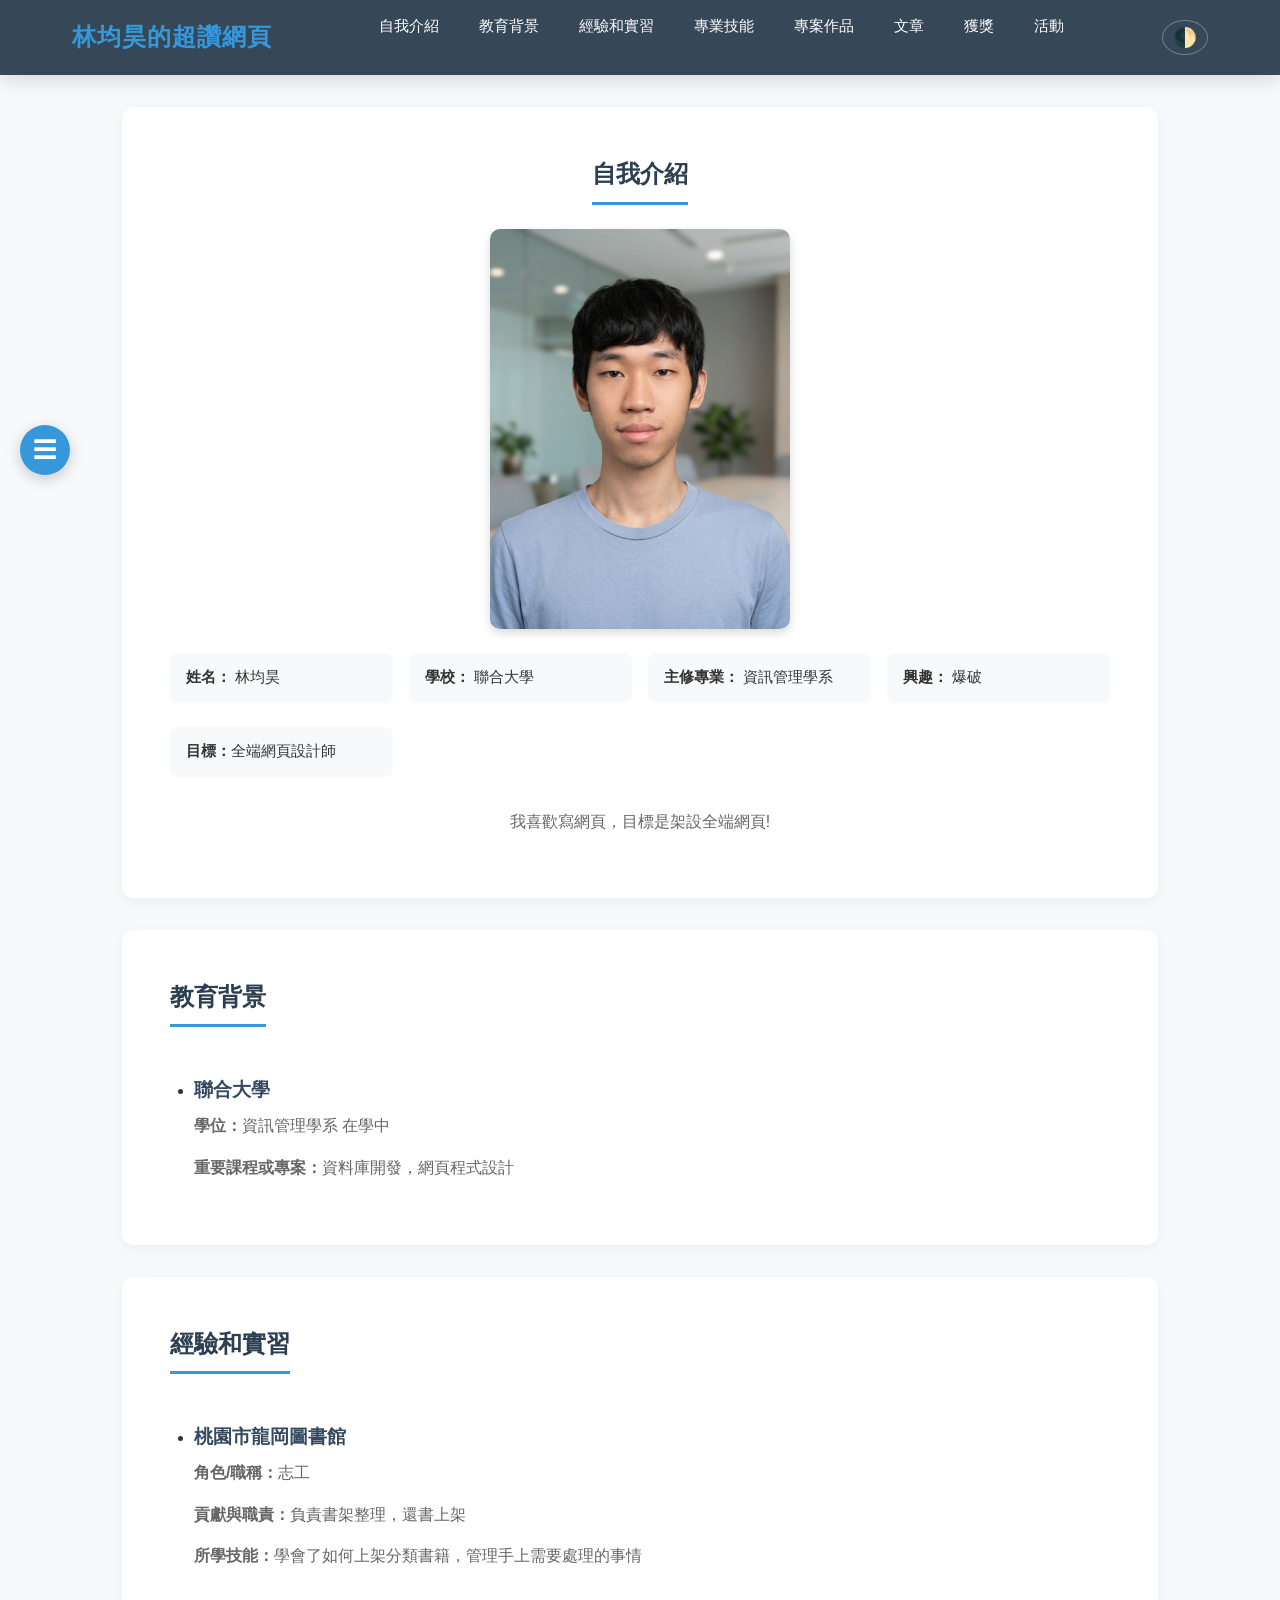
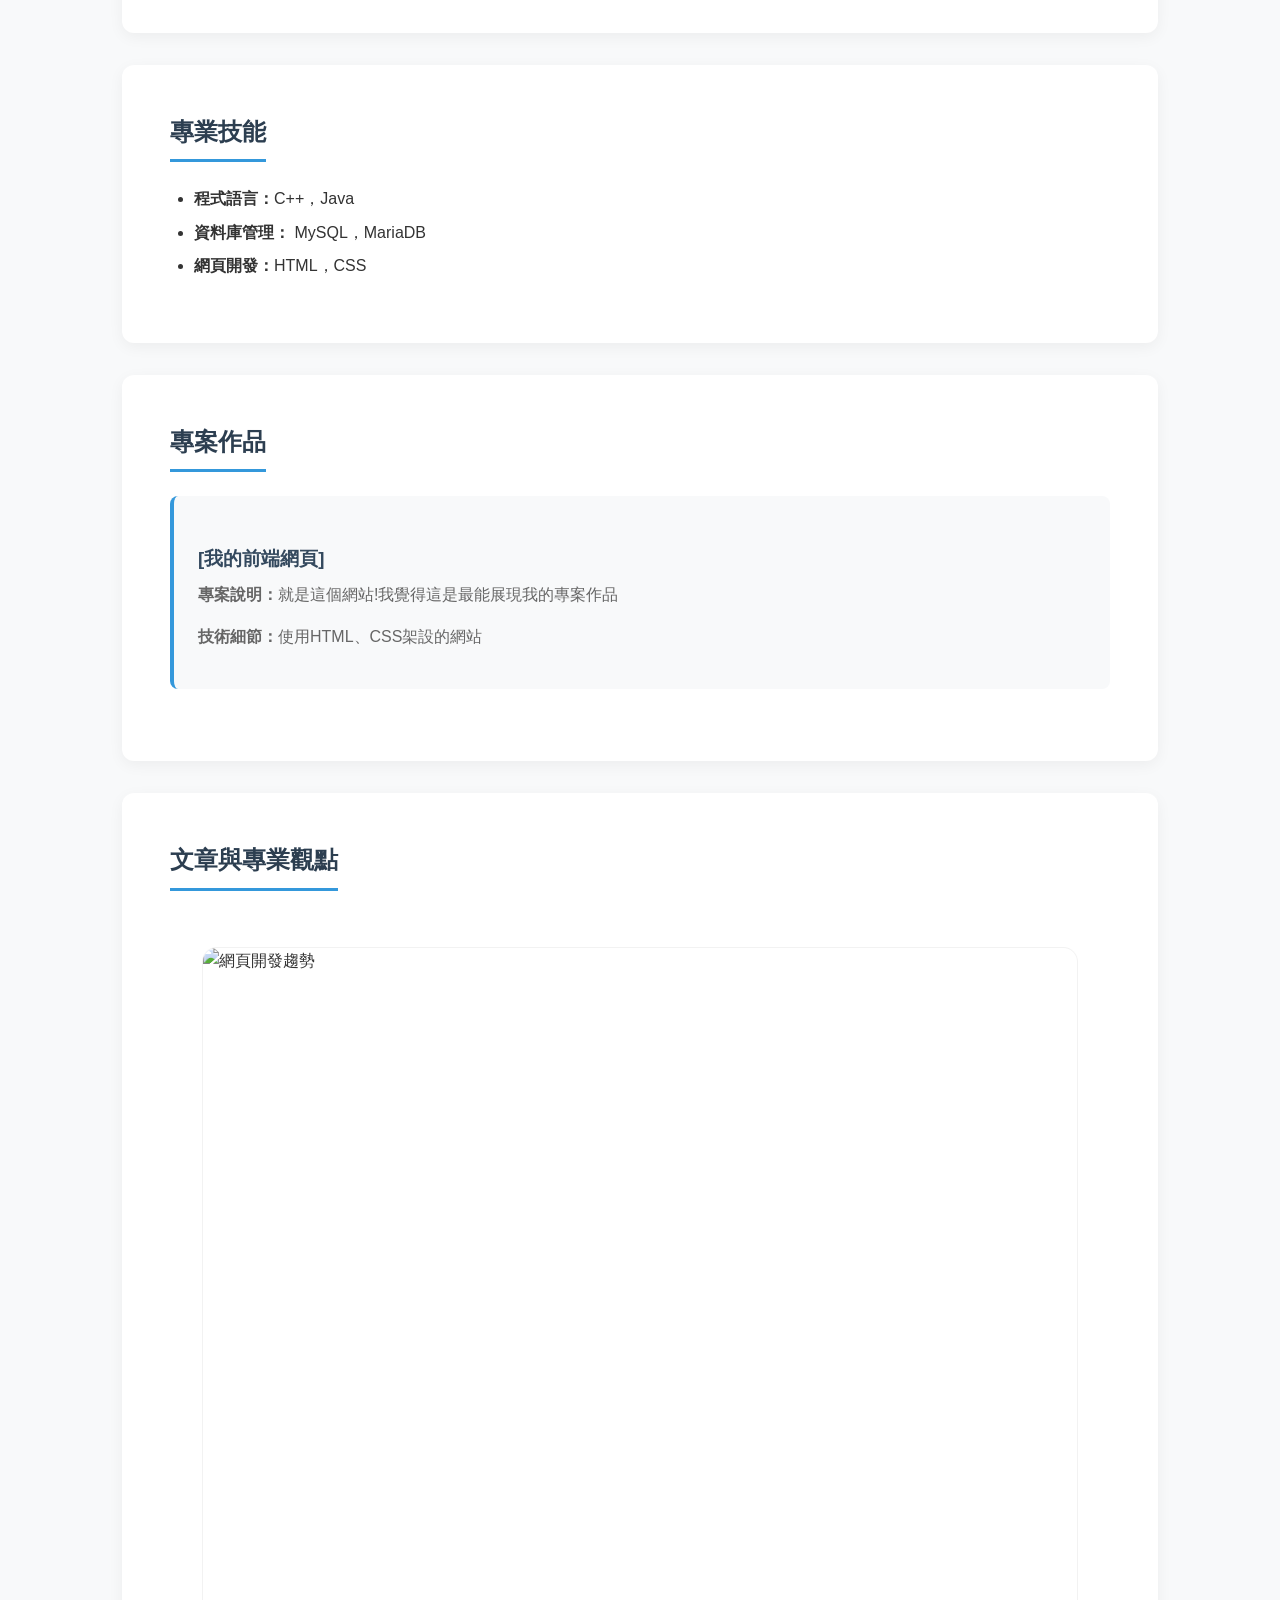
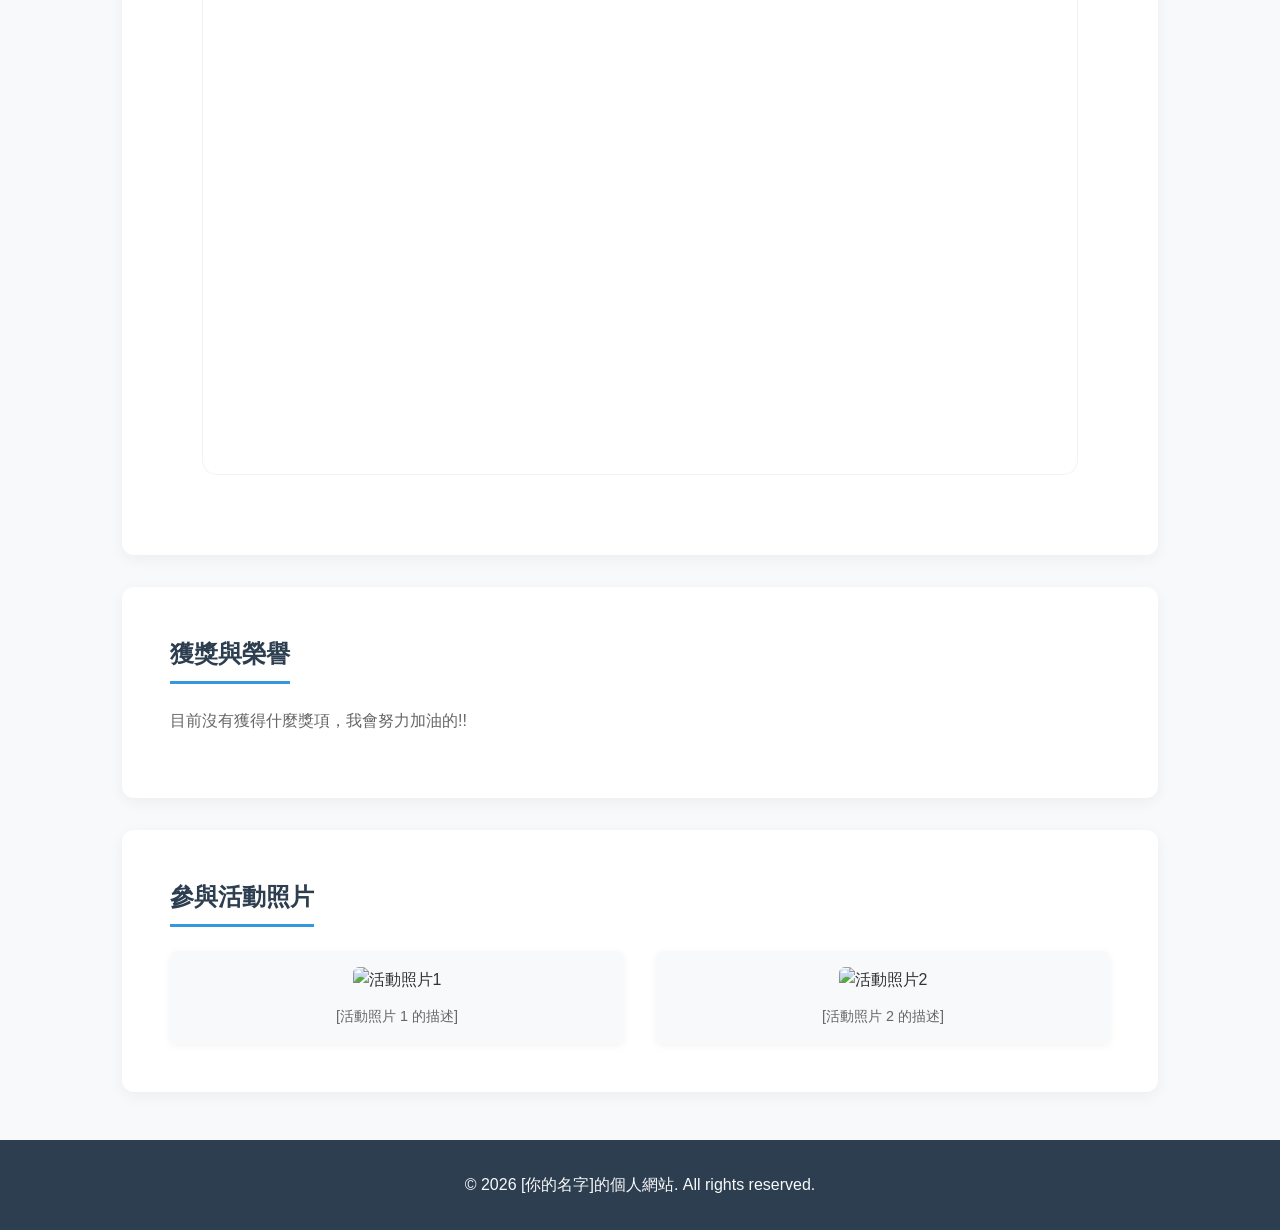
==== Main.html @ 512130c4 "1.1.9-2-Preview" ====
﻿<!DOCTYPE html>
<html lang="zh-TW">
<head>
    <meta charset="UTF-8">
    <meta name="viewport" content="width=device-width, initial-scale=1.0">
    <title>個人網站</title>
    <link rel="stylesheet" href="Main.css">
</head>
<body>
    <header>
        <!-- 滾動進度條 -->
        <div class="progress-container">
            <div class="progress-bar" id="myBar"></div>
        </div>
        <div class="nav-container">
            <div class="logo">
                <h1>林均昊的超讚網頁</h1>
            </div>
            <!-- 導覽列 -->
            <nav>
                <ul>
                    <li><a href="#about" class="nav-link">自我介紹</a></li>
                    <li><a href="#education" class="nav-link">教育背景</a></li>
                    <li><a href="#experience" class="nav-link">經驗和實習</a></li>
                    <li><a href="#skills" class="nav-link">專業技能</a></li>
                    <li><a href="#projects" class="nav-link">專案作品</a></li>
                    <li><a href="#articles" class="nav-link">文章</a></li>
                    <li><a href="#awards" class="nav-link">獲獎</a></li>
                    <li><a href="#gallery" class="nav-link">活動</a></li>
                </ul>
            </nav>
            <div class="nav-extra">
                <button id="theme-toggle" title="切換深淺模式">🌓</button>
            </div>
        </div>
    </header>

    <main>
        <!-- 自我介紹 -->
        <section id="about">
            <h2>自我介紹</h2>
            <img src="image/17802866713242.png" alt="本人照片" style="max-width: 300px; height: auto; border-radius: 10px;">
            <ul>
                <li><strong>姓名：</strong> 林均昊 </li>
                <li><strong>學校：</strong> 聯合大學 </li>
                <li><strong>主修專業：</strong> 資訊管理學系 </li>
                <li><strong>興趣：</strong> 爆破 </li>
                <li><strong>目標：</strong>全端網頁設計師</li>
            </ul>
            <p>我喜歡寫網頁，目標是架設全端網頁!</p>
        </section>

        <!-- 教育背景 -->
        <section id="education">
            <h2>教育背景</h2>
            <ul>
                <li>
                    <h3>聯合大學</h3>
                    <p><strong>學位：</strong>資訊管理學系 在學中</p>
                    <p><strong>重要課程或專案：</strong>資料庫開發，網頁程式設計</p>
                </li>
            </ul>
        </section>

        <!-- 經驗和實習 -->
        <section id="experience">
            <h2>經驗和實習</h2>
            <ul>
                <li>
                    <h3>桃園市龍岡圖書館</h3>
                    <p><strong>角色/職稱：</strong>志工</p>
                    <p><strong>貢獻與職責：</strong>負責書架整理，還書上架</p>
                    <p><strong>所學技能：</strong>學會了如何上架分類書籍，管理手上需要處理的事情</p>
                </li>
            </ul>
        </section>

        <!-- 專業技能 -->
        <section id="skills">
            <h2>專業技能</h2>
            <ul>
                <li><strong>程式語言：</strong>C++，Java</li>
                <li><strong>資料庫管理：</strong> MySQL，MariaDB</li>
                <li><strong>網頁開發：</strong>HTML，CSS</li>
            </ul>
        </section>

        <!-- 專案作品 -->
        <section id="projects">
            <h2>專案作品</h2>
            <ul>
                <li>
                    <h3>[我的前端網頁] <span></span></h3>
                    <p><strong>專案說明：</strong>就是這個網站!我覺得這是最能展現我的專案作品</p>
                    <p><strong>技術細節：</strong>使用HTML、CSS架設的網站</p>
                </li>
            </ul>
        </section>

        <!-- 文章 -->
        <section id="articles">
            <h2>文章與專業觀點</h2>
            <div class="article-grid">
                <!-- 文章卡片 1 -->
                <article class="article-card">
                    <div class="article-image">
                        <img src="https://images.unsplash.com/photo-1517694712202-14dd9538aa97?ixlib=rb-1.2.1&auto=format&fit=crop&w=800&q=80" alt="網頁開發趨勢">
                    </div>
                    <div class="article-content">
                        <div class="article-meta">技術探討 • 2026/06/08</div>
                        <h3>我對資管未來趨勢的看法</h3>
                        <p>我覺得資管是很重要的，因為所有數位工具都需要管理，用戶才能使用，公司才能利用，而設計這些工具的我們就是最主要的管理者，為公司跟用戶提供一個完整的平台跟環境<br>而我覺得資管雖然沒有資工的薪資那麼多，但沒有資管，再強大的工具都沒辦法推廣以及讓所有用戶上手，因此資管是不可或缺的!</p>
                    </div>
                </article>

                <!-- 文章卡片 2 -->
        </section>

        <!-- 獲獎與榮譽 -->
        <section id="awards">
            <h2>獲獎與榮譽</h2>
            <p>目前沒有獲得什麼獎項，我會努力加油的!!</p>
        </section>

        <!-- 參與活動照片 -->
        <section id="gallery">
            <h2>參與活動照片</h2>
            <div class="photo-container">
                <figure>
                    <img src="[活動照片1路徑]" alt="活動照片1" width="250" height="auto">
                    <figcaption>[活動照片 1 的描述]</figcaption>
                </figure>
                <figure>
                    <img src="[活動照片2路徑]" alt="活動照片2" width="250" height="auto">
                    <figcaption>[活動照片 2 的描述]</figcaption>
                </figure>
            </div>
        </section>
    </main>

    <footer>
        <p>&copy; 2026 [你的名字]的個人網站. All rights reserved.</p>
    </footer>

    <!-- 漢堡選單 (興趣延伸連結) -->
    <div class="hamburger-menu">
        <div class="hamburger-icon">☰</div>
        <div class="menu-content">
            <a href="Main2.html">興趣延伸 ➔</a>
        </div>
    </div>

    <!-- 側邊圓形導航滑竿 -->
    <!-- <div class="scroll-nav-track">
        <div class="scroll-nav-handle" id="scrollHandle"></div>
    </div> -->

    <script>
        // 1. 滾動進度條與導覽連結高亮
        window.onscroll = function() {
            // 限制滾動到底部時的跳動
            const maxScroll = document.documentElement.scrollHeight - document.documentElement.clientHeight;
            if (window.scrollY >= maxScroll) {
                window.scrollTo(0, maxScroll);
            }
            updateProgressBar();
            updateActiveLink();
        };

        function updateProgressBar() {
            const winScroll = document.body.scrollTop || document.documentElement.scrollTop;
            const height = document.documentElement.scrollHeight - document.documentElement.clientHeight;
            const scrolled = (winScroll / height) * 100;
            document.getElementById("myBar").style.width = scrolled + "%";
        }

        const sections = document.querySelectorAll("section");
        const navLinks = document.querySelectorAll(".nav-link");

        function updateActiveLink() {
            let current = "";
            sections.forEach(section => {
                const sectionTop = section.offsetTop;
                const sectionHeight = section.clientHeight;
                if (pageYOffset >= (sectionTop - 100)) {
                    current = section.getAttribute("id");
                }
            });

            navLinks.forEach(link => {
                link.classList.remove("active");
                if (link.getAttribute("href").includes(current)) {
                    link.classList.add("active");
                }
            });
        }

        // 2. 深色模式切換
        const themeToggle = document.getElementById('theme-toggle');
        const currentTheme = localStorage.getItem('theme') || 'light';

        if (currentTheme === 'dark') {
            document.documentElement.setAttribute('data-theme', 'dark');
        }

        themeToggle.addEventListener('click', () => {
            let theme = document.documentElement.getAttribute('data-theme');
            if (theme === 'dark') {
                document.documentElement.setAttribute('data-theme', 'light');
                localStorage.setItem('theme', 'light');
            } else {
                document.documentElement.setAttribute('data-theme', 'dark');
                localStorage.setItem('theme', 'dark');
            }
        });

            
            // 計算滾動比例並同步頁面滾動
            const scrollPercent = newHandleY / maxHandleY;
            const targetScrollY = scrollPercent * (document.documentElement.scrollHeight - window.innerHeight);
            window.scrollTo(0, targetScrollY);
        });

        window.addEventListener('mouseup', () => {
            isDragging = false;
            document.body.style.userSelect = '';
        });
    </script>
</body>
</html>
---- Main.css ----
/* 根變數設定 - 方便全域修改顏色 */
:root {
    --primary-color: #2c3e50;
    --secondary-color: #34495e;
    --accent-color: #3498db;
    --bg-light: #f8f9fa;
    --bg-white: #ffffff;
    --text-color: #333333;
    --text-light: #666666;
    --header-bg: rgba(44, 62, 80, 0.95);
}

/* 深色模式變數 */
[data-theme="dark"] {
    --primary-color: #ecf0f1;
    --secondary-color: #bdc3c7;
    --bg-light: #1a1a1a;
    --bg-white: #2d2d2d;
    --text-color: #e0e0e0;
    --text-light: #b0b0b0;
    --header-bg: rgba(20, 20, 20, 0.95);
}

/* 基礎重置 */
* {
    margin: 0;
    padding: 0;
    box-sizing: border-box;
    max-width: 100%;
}

html {
    scroll-behavior: smooth;
    /* 修正滾動到底部時的跳動問題 */
    overscroll-behavior: none;
    /* 強制顯示垂直滾動條，避免內容寬度因滾動條出現而改變 */
    overflow-y: scroll;
    overflow-x: hidden;
}

body {
    font-family: 'Helvetica Neue', Arial, '微軟正黑體', sans-serif;
    line-height: 1.6;
    color: var(--text-color);
    background-color: var(--bg-light);
    /* 確保 body 填滿視窗 */
    min-height: 100vh;
}

/* === 文章卡片佈局 === */
.article-grid {
    display: grid;
    grid-template-columns: repeat(auto-fit, minmax(280px, 1fr));
    gap: 1rem;
    padding: 1rem;
}

.article-card {
    display: flex;
    flex-direction: column;
    background: var(--bg-white);
    border-radius: 15px;
    overflow: hidden;
    transition: transform 0.3s ease, box-shadow 0.3s ease;
    border: 1px solid rgba(0,0,0,0.05);
}

/* 當螢幕較寬時，改回水平排列 */
@media (min-width: 768px) {
    .article-card {
        flex-direction: row;
    }
    .article-image {
        flex: 0 0 40%;
    }
    .article-grid {
        gap: 2rem;
        padding: 2rem;
    }
}

[data-theme="dark"] .article-card {
    border-color: rgba(255,255,255,0.05);
}

.article-card:hover {
    transform: translateY(-5px);
    box-shadow: 0 10px 25px rgba(0,0,0,0.1);
}

.article-image {
    flex: 0 0 100%;
    overflow: hidden;
}

.article-image img {
    width: 100%;
    height: 100%;
    object-fit: cover;
    transition: transform 0.5s ease;
}

.article-card:hover .article-image img {
    transform: scale(1.1);
}

.article-content {
    padding: 1.5rem;
    flex: 1;
    display: flex;
    flex-direction: column;
    justify-content: center;
}

.article-content h3 {
    margin-top: 0;
    font-size: 1.4rem;
    color: var(--primary-color);
}

.article-meta {
    font-size: 0.85rem;
    color: var(--accent-color);
    margin-bottom: 0.8rem;
    font-weight: 600;
}

.article-content p {
    font-size: 0.95rem;
    line-height: 1.6;
    margin-bottom: 1.2rem;
}

.read-more {
    align-self: flex-start;
    padding: 0.5rem 1.2rem;
    background-color: var(--accent-color);
    color: white !important;
    text-decoration: none;
    border-radius: 25px;
    font-size: 0.9rem;
    transition: background 0.3s ease;
}

.read-more:hover {
    background-color: var(--primary-color);
}

/* 反轉偶數卡片 (交錯視覺) */
.article-card:nth-child(even) {
    flex-direction: row-reverse;
}

@media (max-width: 768px) {
    .article-card, .article-card:nth-child(even) {
        flex-direction: column;
    }
    .article-image {
        height: 200px;
    }
}

/* === 漢堡選單 (Sidebar) === */
.hamburger-menu {
    position: fixed;
    left: 20px;
    top: 50%;
    transform: translateY(-50%);
    z-index: 2000;
    width: 50px;
    height: 50px;
    background: var(--accent-color);
    border-radius: 50%;
    display: flex;
    justify-content: center;
    align-items: center;
    cursor: pointer;
    transition: all 0.4s cubic-bezier(0.175, 0.885, 0.32, 1.275);
    box-shadow: 0 4px 15px rgba(0,0,0,0.2);
    overflow: hidden;
}

.hamburger-icon {
    font-size: 24px;
    color: white;
    transition: opacity 0.3s;
}

.menu-content {
    position: absolute;
    left: 0;
    top: 0;
    width: 100%;
    height: 100%;
    opacity: 0;
    display: flex;
    flex-direction: column;
    justify-content: center;
    align-items: center;
    white-space: nowrap;
    padding: 0 20px;
}

.menu-content a {
    color: white;
    text-decoration: none;
    font-weight: 600;
    font-size: 1rem;
}

/* 滑鼠碰到時的變形效果 */
.hamburger-menu:hover {
    width: 160px;
    border-radius: 30px;
    background: var(--primary-color);
}

.hamburger-menu:hover .hamburger-icon {
    opacity: 0;
}

.hamburger-menu:hover .menu-content {
    opacity: 1;
    transition: opacity 0.3s 0.1s;
}

/* === 側邊圓形導航滑竿 === */
.scroll-nav-track {
    position: fixed;
    right: 20px;
    top: 50%;
    transform: translateY(-50%);
    width: 10px;
    height: 200px;
    background: rgba(0, 0, 0, 0.05);
    border-radius: 10px;
    z-index: 9999;
    pointer-events: none;
}

[data-theme="dark"] .scroll-nav-track {
    background: rgba(255, 255, 255, 0.1);
}

.scroll-nav-handle {
    pointer-events: auto;
    position: absolute;
    left: 50%;
    transform: translateX(-50%);
    width: 30px;
    height: 30px;
    background: var(--accent-color);
    border-radius: 50%;
    cursor: pointer;
    box-shadow: 0 4px 10px rgba(0, 0, 0, 0.2);
    display: flex;
    justify-content: center;
    align-items: center;
    transition: transform 0.2s ease, background 0.3s ease;
    user-select: none;
}

.scroll-nav-handle:hover {
    transform: translateX(-50%) scale(1.1);
}

.scroll-nav-handle:active {
    background: var(--primary-color);
}

.scroll-nav-handle::after {
    content: '↕';
    color: white;
    font-size: 14px;
}

/* === 標頭與導覽列 === */
header {
    background-color: var(--header-bg);
    backdrop-filter: blur(10px); /* 磨砂玻璃效果 */
    color: white;
    position: sticky;
    top: 0;
    z-index: 1000;
    box-shadow: 0 4px 20px rgba(0,0,0,0.15);
    padding: 0.8rem 0;
    transition: all 0.3s ease;
}

/* 滾動進度條高度與容器 */
.progress-container {
    position: absolute;
    top: 0;
    left: 0;
    width: 100%;
    height: 4px;
    background: transparent;
}

.progress-bar {
    height: 4px;
    background: var(--accent-color);
    width: 0%;
}

.nav-container {
    max-width: 1200px;
    margin: 0 auto;
    display: flex;
    justify-content: space-between;
    align-items: center;
    padding: 0 2rem;
}

header h1 {
    font-size: 1.5rem;
    letter-spacing: 1px;
    margin-bottom: 0;
    font-weight: 700;
    color: var(--accent-color);
}

nav ul {
    list-style: none;
    display: flex;
    align-items: center;
    gap: 0.5rem;
}

nav a {
    color: white;
    text-decoration: none;
    font-weight: 500;
    font-size: 0.95rem;
    padding: 0.6rem 1rem;
    border-radius: 8px;
    position: relative;
    transition: all 0.3s ease;
}

/* 當前所在的區塊高亮 */
nav a.active {
    background-color: rgba(255, 255, 255, 0.15);
    color: var(--accent-color);
}

nav a.active::after {
    transform: scaleX(1);
}

/* 懸浮效果：背景微亮 + 底線動畫 */
nav a::after {
    content: '';
    position: absolute;
    bottom: 5px;
    left: 1rem;
    right: 1rem;
    height: 2px;
    background-color: var(--accent-color);
    transform: scaleX(0);
    transition: transform 0.3s ease;
}

nav a:hover {
    background-color: rgba(255, 255, 255, 0.1);
    color: var(--accent-color);
}

nav a:hover::after {
    transform: scaleX(1);
}

/* 功能按鈕區 */
.nav-extra {
    display: flex;
    align-items: center;
    margin-left: 1rem;
}

#theme-toggle {
    background: none;
    border: 1px solid rgba(255, 255, 255, 0.3);
    color: white;
    font-size: 1.2rem;
    cursor: pointer;
    padding: 5px 10px;
    border-radius: 50%;
    transition: all 0.3s ease;
}

#theme-toggle:hover {
    background: rgba(255, 255, 255, 0.1);
    transform: scale(1.1);
}

/* 手機版適應 (簡單) */
@media (max-width: 768px) {
    .nav-container {
        flex-direction: column;
        gap: 1rem;
    }
    
    nav ul {
        gap: 0.2rem;
        flex-wrap: wrap;
        justify-content: center;
    }
    
    nav a {
        padding: 0.4rem 0.6rem;
        font-size: 0.85rem;
    }
}

/* === 主要內容區塊 === */
main {
    max-width: 1100px; /* 增加寬度以提供更多呼吸空間 */
    margin: 2rem auto;
    padding: 0 2rem; /* 增加外層內縮，防止卡片直接碰撞螢幕邊緣 */
}

section {
    background: var(--bg-white);
    margin-bottom: 2rem;
    padding: 3rem; /* 增加卡片內邊距，從 2.5rem 提升到 3rem */
    border-radius: 12px;
    box-shadow: 0 4px 15px rgba(0,0,0,0.05);
    scroll-margin-top: 80px; /* 留出空間給固定的導覽列 */
}

/* 標題樣式 */
h2 {
    color: var(--primary-color);
    border-bottom: 3px solid var(--accent-color);
    padding-bottom: 0.5rem;
    margin-bottom: 1.5rem;
    display: inline-block;
}

h3 {
    color: var(--secondary-color);
    margin-top: 1.5rem;
    margin-bottom: 0.5rem;
}

/* 文字與列表 */
p {
    margin-bottom: 1rem;
    color: var(--text-light);
}

ul {
    margin-left: 1.5rem;
    margin-bottom: 1rem;
}

li {
    margin-bottom: 0.5rem;
}

a {
    color: var(--accent-color);
    text-decoration: none;
    transition: color 0.3s;
}

a:hover {
    color: #2980b9;
    text-decoration: underline;
}

/* === 個別區塊客製化 === */

/* 自我介紹 */
#about {
    text-align: center;
}

#about img {
    border-radius: 50%;
    margin: 0 auto 1.5rem;
    box-shadow: 0 4px 10px rgba(0,0,0,0.15);
    object-fit: cover;
    display: block;
}

#about ul {
    list-style: none;
    margin: 1.5rem 0;
    padding: 0;
    text-align: left;
    display: grid;
    grid-template-columns: repeat(auto-fit, minmax(200px, 1fr));
    gap: 1rem;
}

#about ul li {
    background-color: var(--bg-light);
    padding: 0.8rem 1rem;
    border-radius: 8px;
    font-size: 0.95rem;
}

/* 專案卡片樣式 */
#projects ul {
    list-style: none;
    margin: 0;
}

#projects li {
    background: var(--bg-light);
    padding: 1.5rem;
    border-radius: 8px;
    margin-bottom: 1.5rem;
    border-left: 4px solid var(--accent-color);
}

#projects h3 span {
    font-size: 0.9rem;
    color: var(--text-light);
    font-weight: normal;
}

/* 圖片展區 */
.photo-container {
    display: grid;
    grid-template-columns: repeat(auto-fit, minmax(250px, 1fr));
    gap: 2rem;
}

figure {
    background: var(--bg-light);
    padding: 1rem;
    border-radius: 8px;
    text-align: center;
    box-shadow: 0 2px 8px rgba(0,0,0,0.05);
}

figure img {
    max-width: 100%;
    border-radius: 6px;
    margin-bottom: 0.8rem;
    transition: transform 0.3s ease;
}

figure:hover img {
    transform: scale(1.02);
}

figcaption {
    color: var(--text-light);
    font-size: 0.9rem;
    font-weight: 500;
}

/* === 頁尾 === */
footer {
    text-align: center;
    padding: 2rem;
    background-color: var(--primary-color);
    color: white;
    margin-top: 3rem;
}

footer p {
    color: var(--bg-light);
    margin: 0;
}
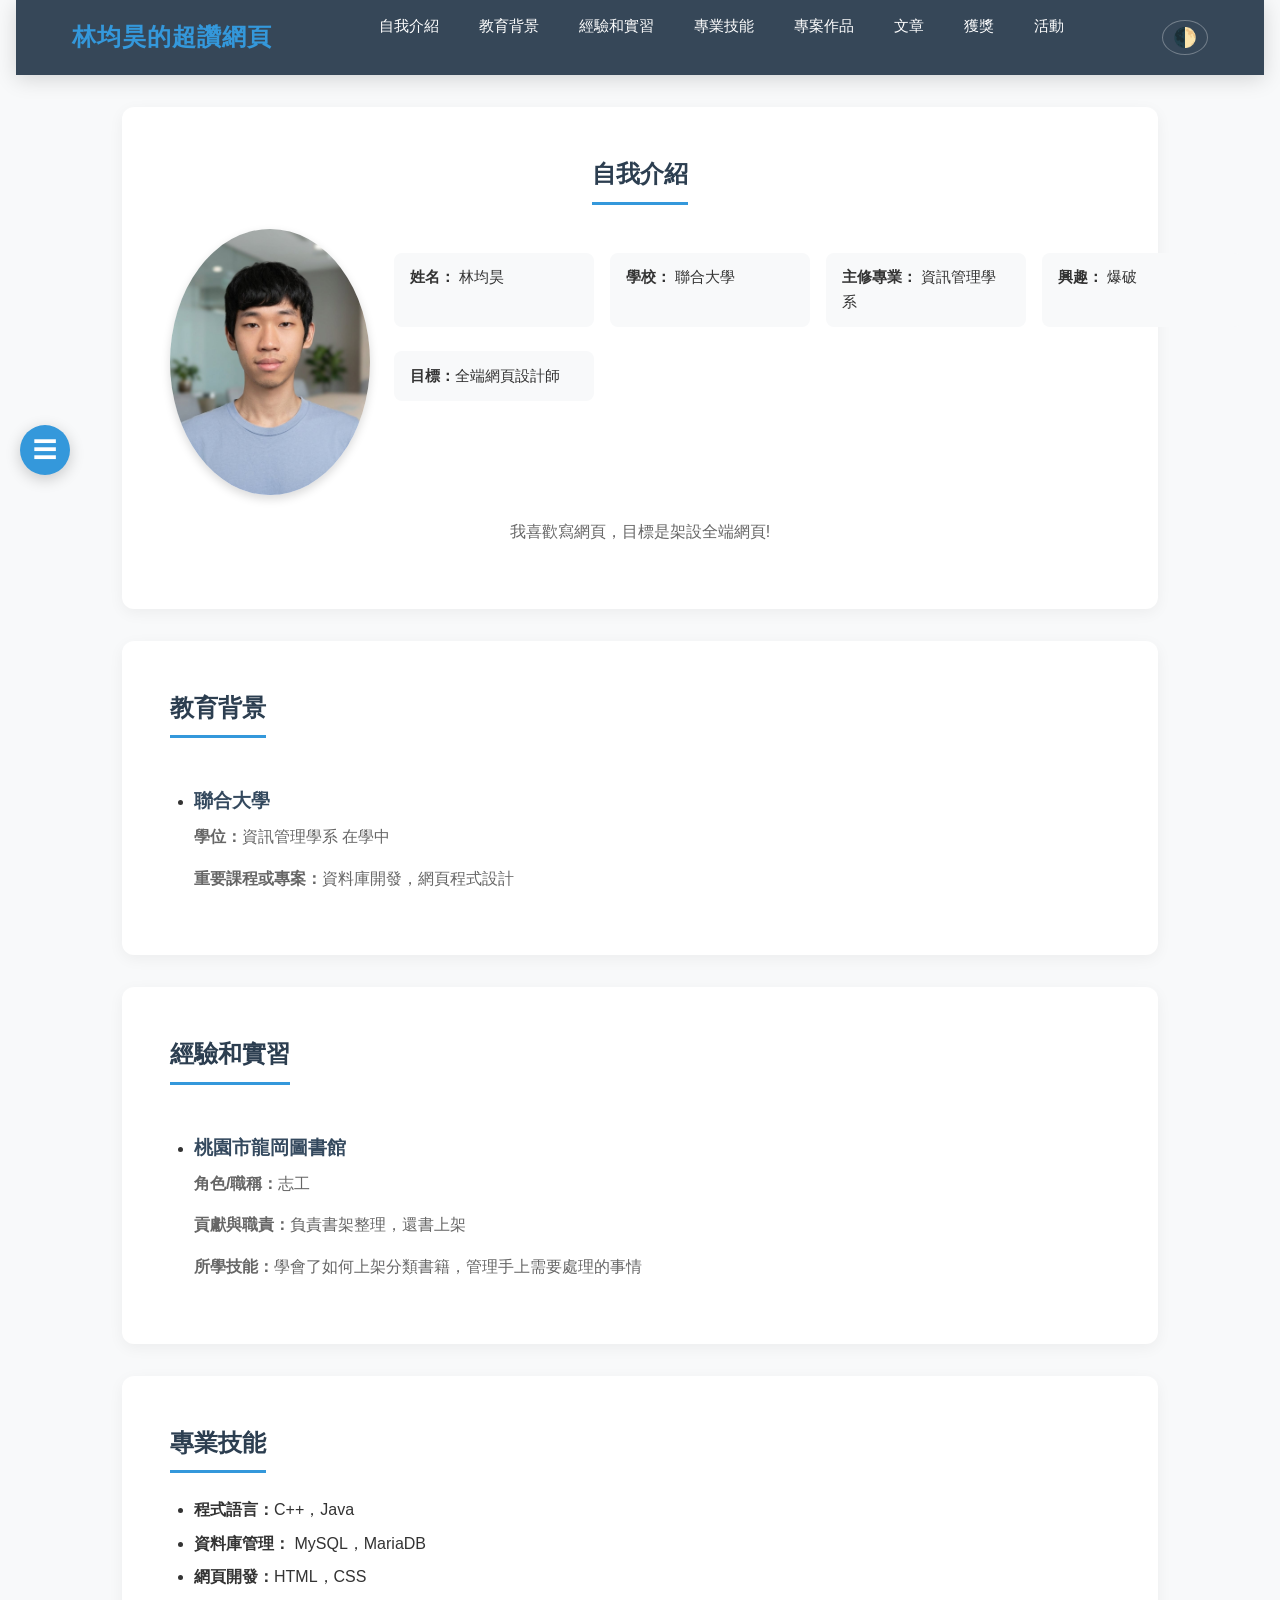
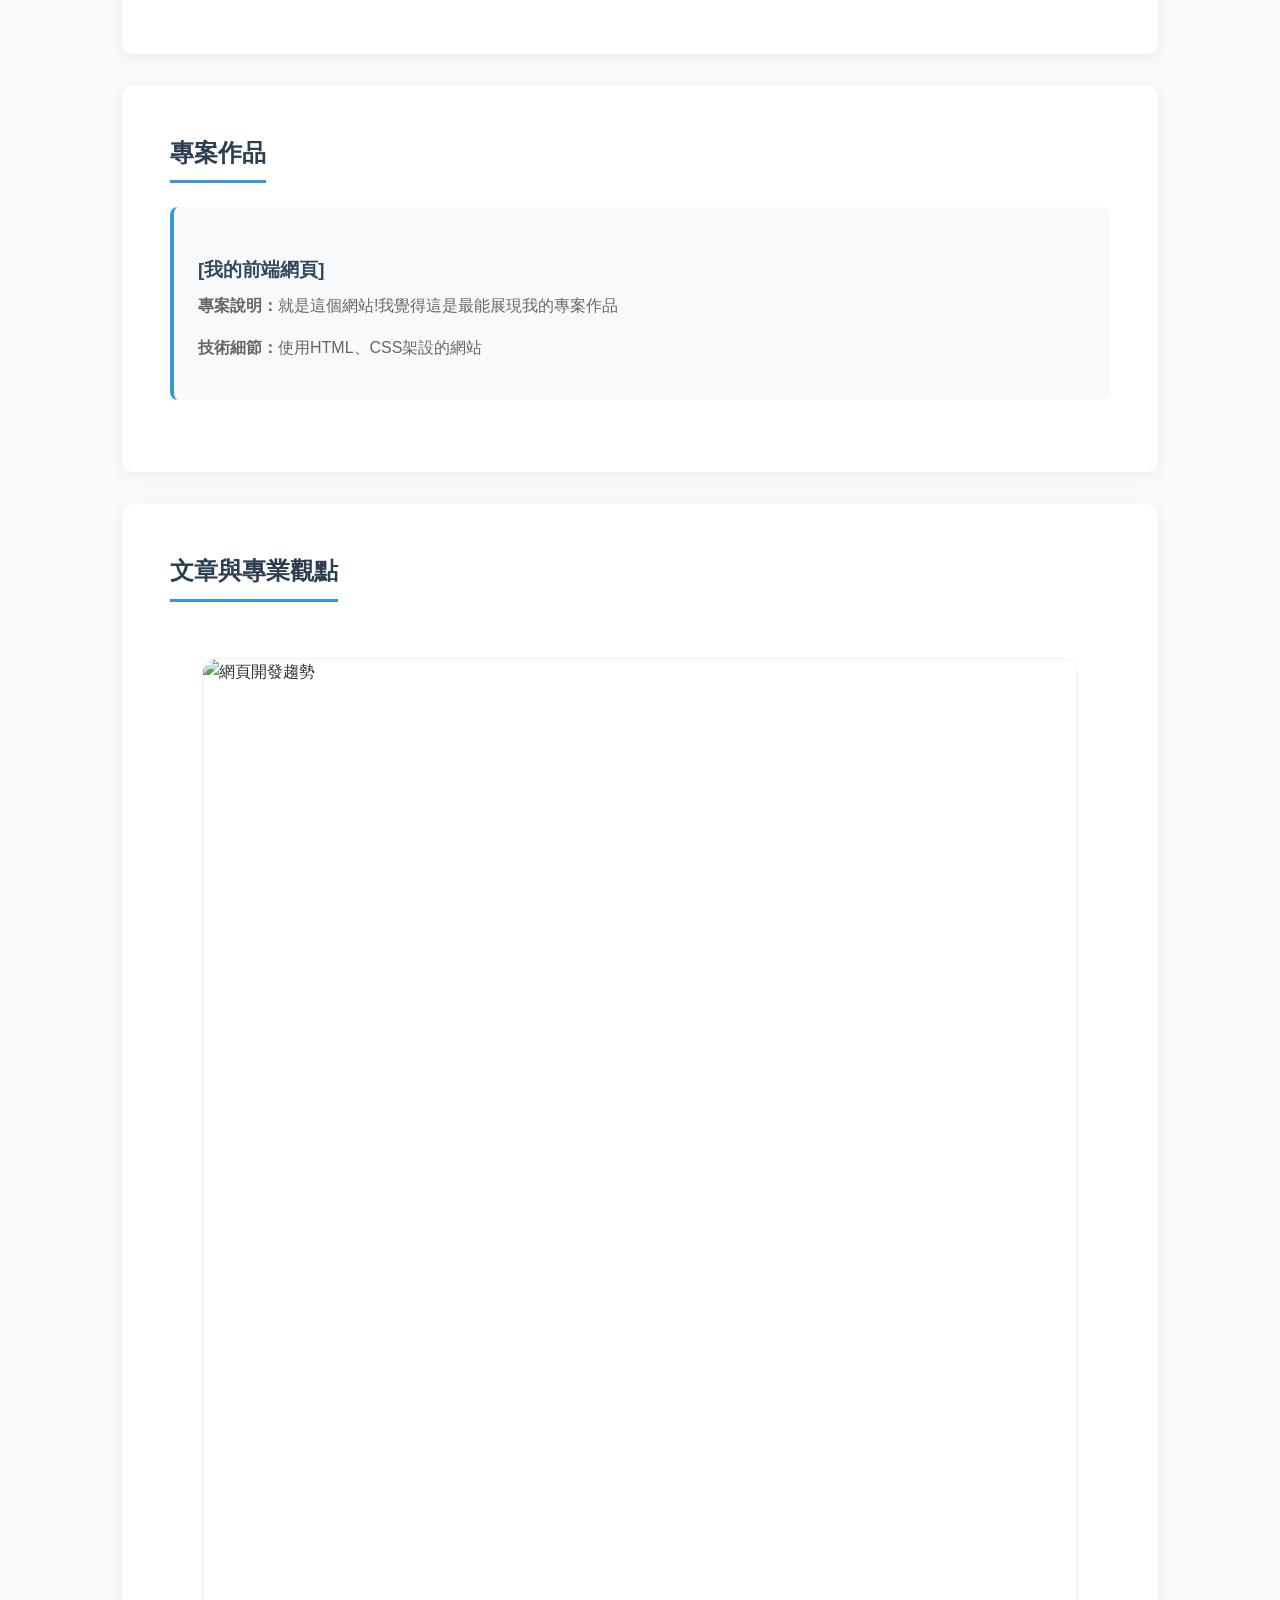
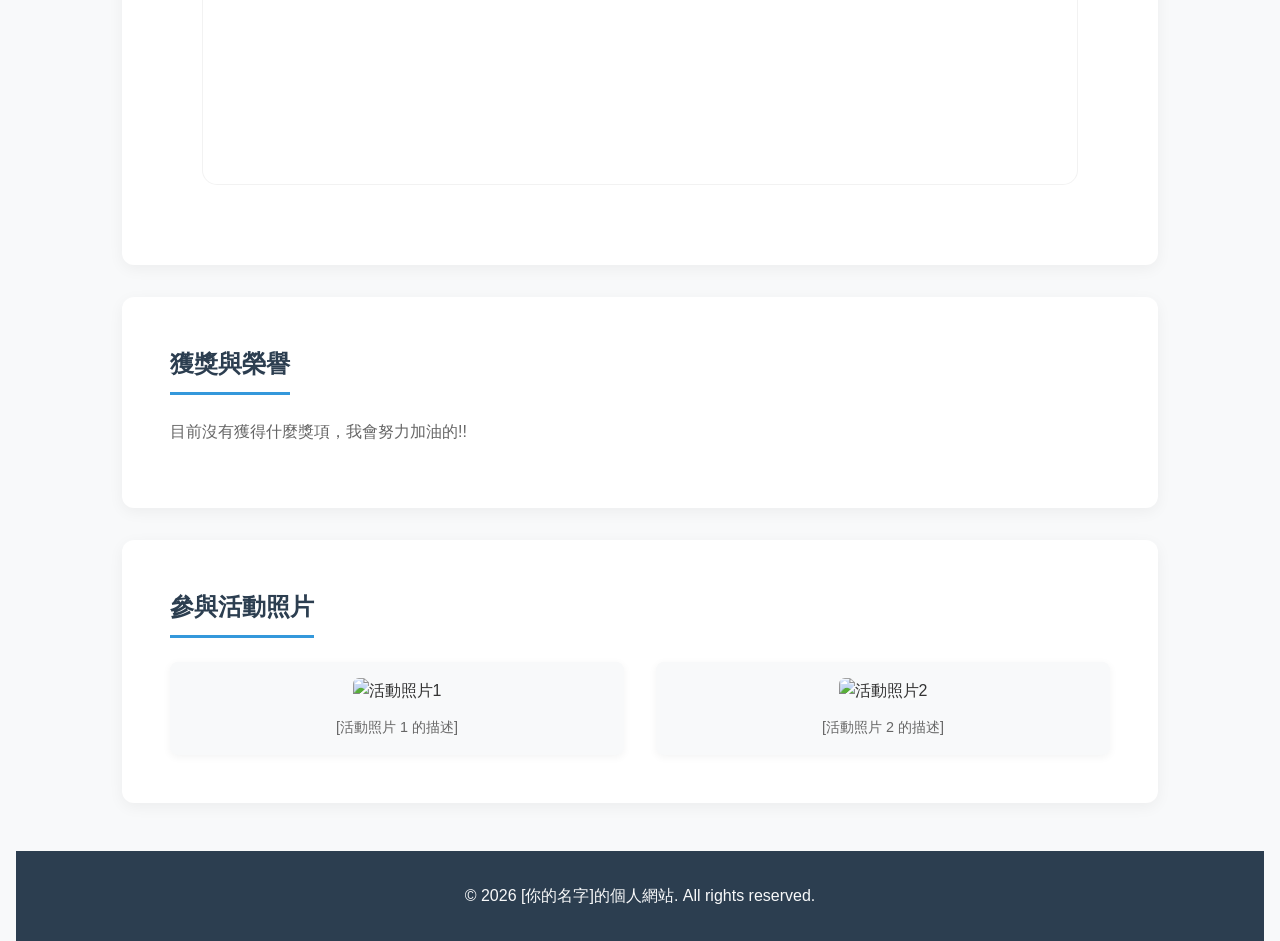
==== commit b0e63288: "1.1.9-3-Preview" ====
--- a/Main.html
+++ b/Main.html
@@ -39,14 +39,16 @@
         <!-- 自我介紹 -->
         <section id="about">
             <h2>自我介紹</h2>
-            <img src="image/17802866713242.png" alt="本人照片" style="max-width: 300px; height: auto; border-radius: 10px;">
-            <ul>
-                <li><strong>姓名：</strong> 林均昊 </li>
-                <li><strong>學校：</strong> 聯合大學 </li>
-                <li><strong>主修專業：</strong> 資訊管理學系 </li>
-                <li><strong>興趣：</strong> 爆破 </li>
-                <li><strong>目標：</strong>全端網頁設計師</li>
-            </ul>
+            <div class="about-content">
+                <img src="image/17802866713242.png" alt="本人照片" class="about-img">
+                <ul>
+                    <li><strong>姓名：</strong> 林均昊 </li>
+                    <li><strong>學校：</strong> 聯合大學 </li>
+                    <li><strong>主修專業：</strong> 資訊管理學系 </li>
+                    <li><strong>興趣：</strong> 爆破 </li>
+                    <li><strong>目標：</strong>全端網頁設計師</li>
+                </ul>
+            </div>
             <p>我喜歡寫網頁，目標是架設全端網頁!</p>
         </section>
 
--- a/Main.css
+++ b/Main.css
@@ -45,14 +45,43 @@
     background-color: var(--bg-light);
     /* 確保 body 填滿視窗 */
     min-height: 100vh;
-}
-
-/* === 文章卡片佈局 === */
-.article-grid {
-    display: grid;
-    grid-template-columns: repeat(auto-fit, minmax(280px, 1fr));
-    gap: 1rem;
-    padding: 1rem;
+    padding: 0 1rem;
+}
+
+main {
+    max-width: 1200px;
+    margin: 0 auto;
+    padding: 2rem 0;
+}
+
+section {
+    background: var(--bg-white);
+    padding: 2rem;
+    border-radius: 15px;
+    margin-bottom: 2rem;
+    box-shadow: 0 4px 6px rgba(0,0,0,0.05);
+}
+
+/* 自我介紹樣式 */
+.about-content {
+    display: flex;
+    flex-direction: column;
+    gap: 1.5rem;
+    align-items: center;
+}
+
+.about-img {
+    max-width: 100%;
+    width: 200px;
+    height: auto;
+    border-radius: 10px;
+}
+
+@media (min-width: 768px) {
+    .about-content {
+        flex-direction: row;
+        align-items: flex-start;
+    }
 }
 
 .article-card {
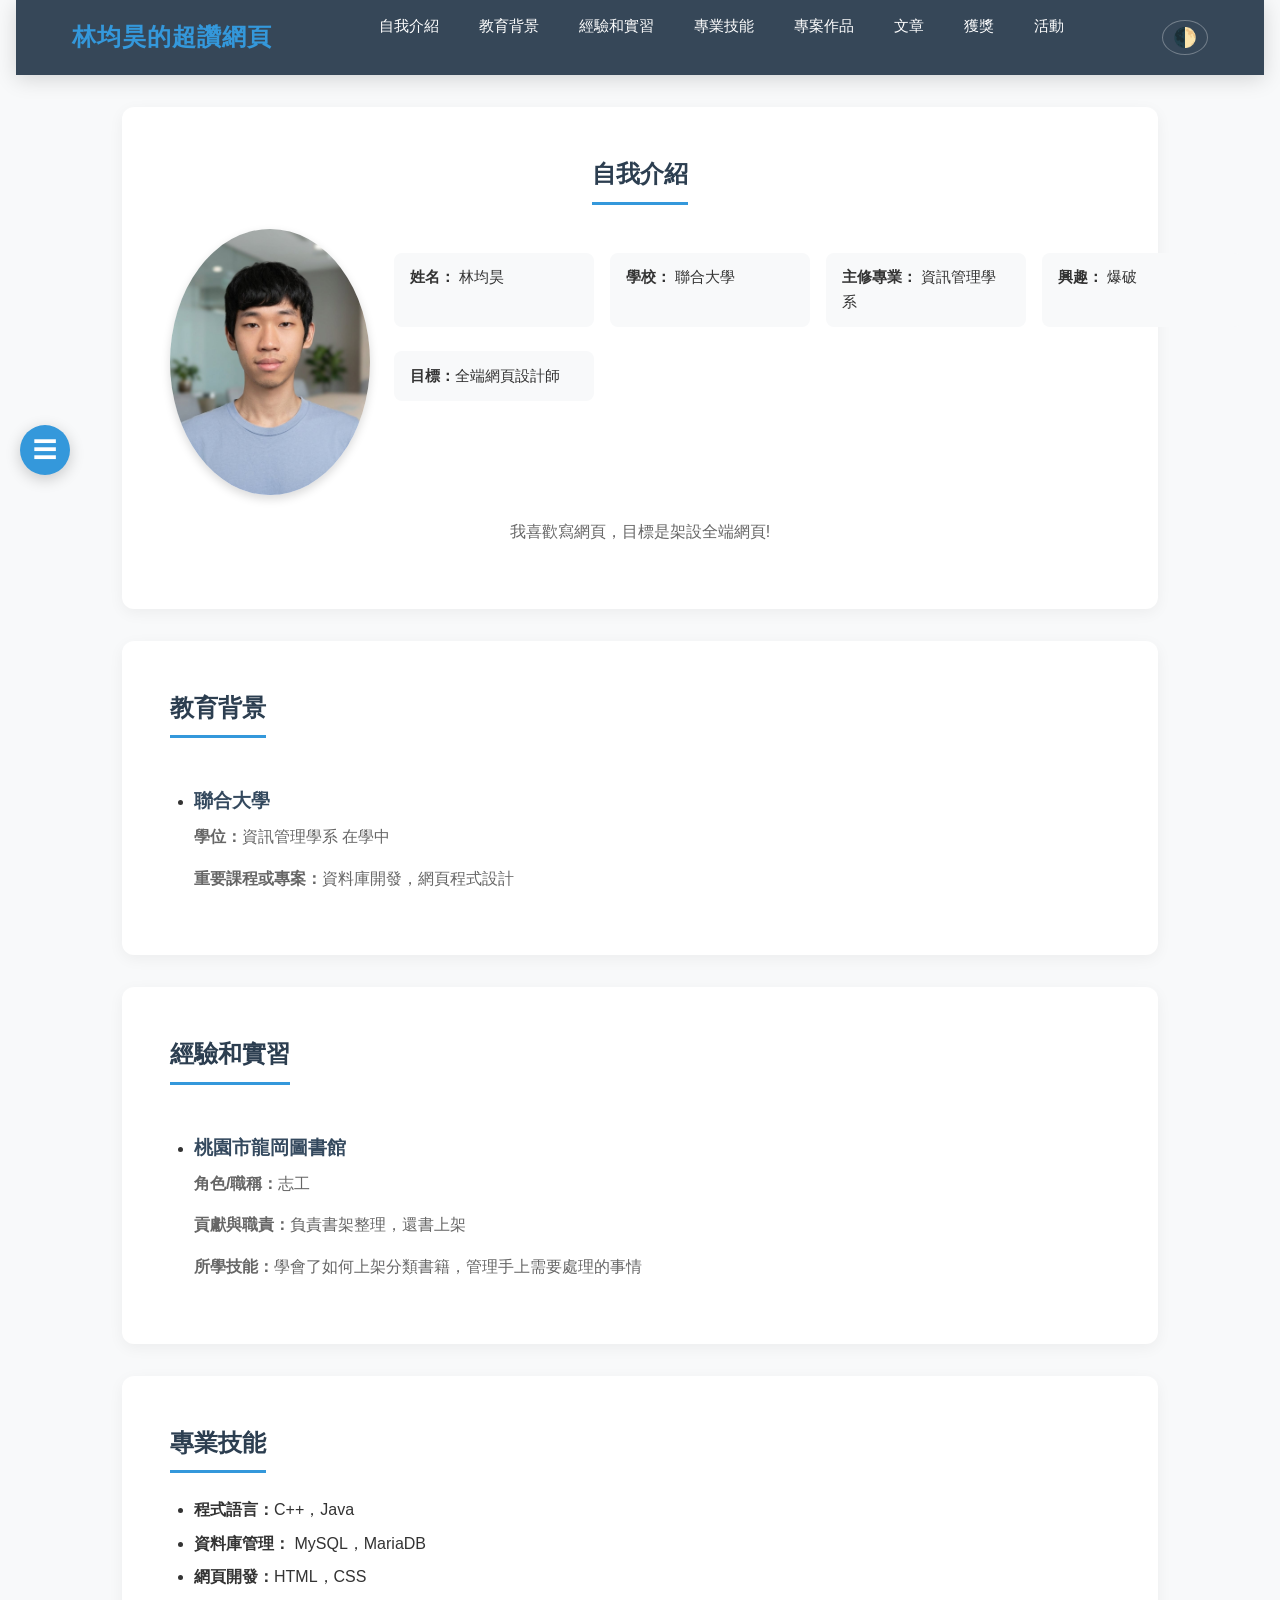
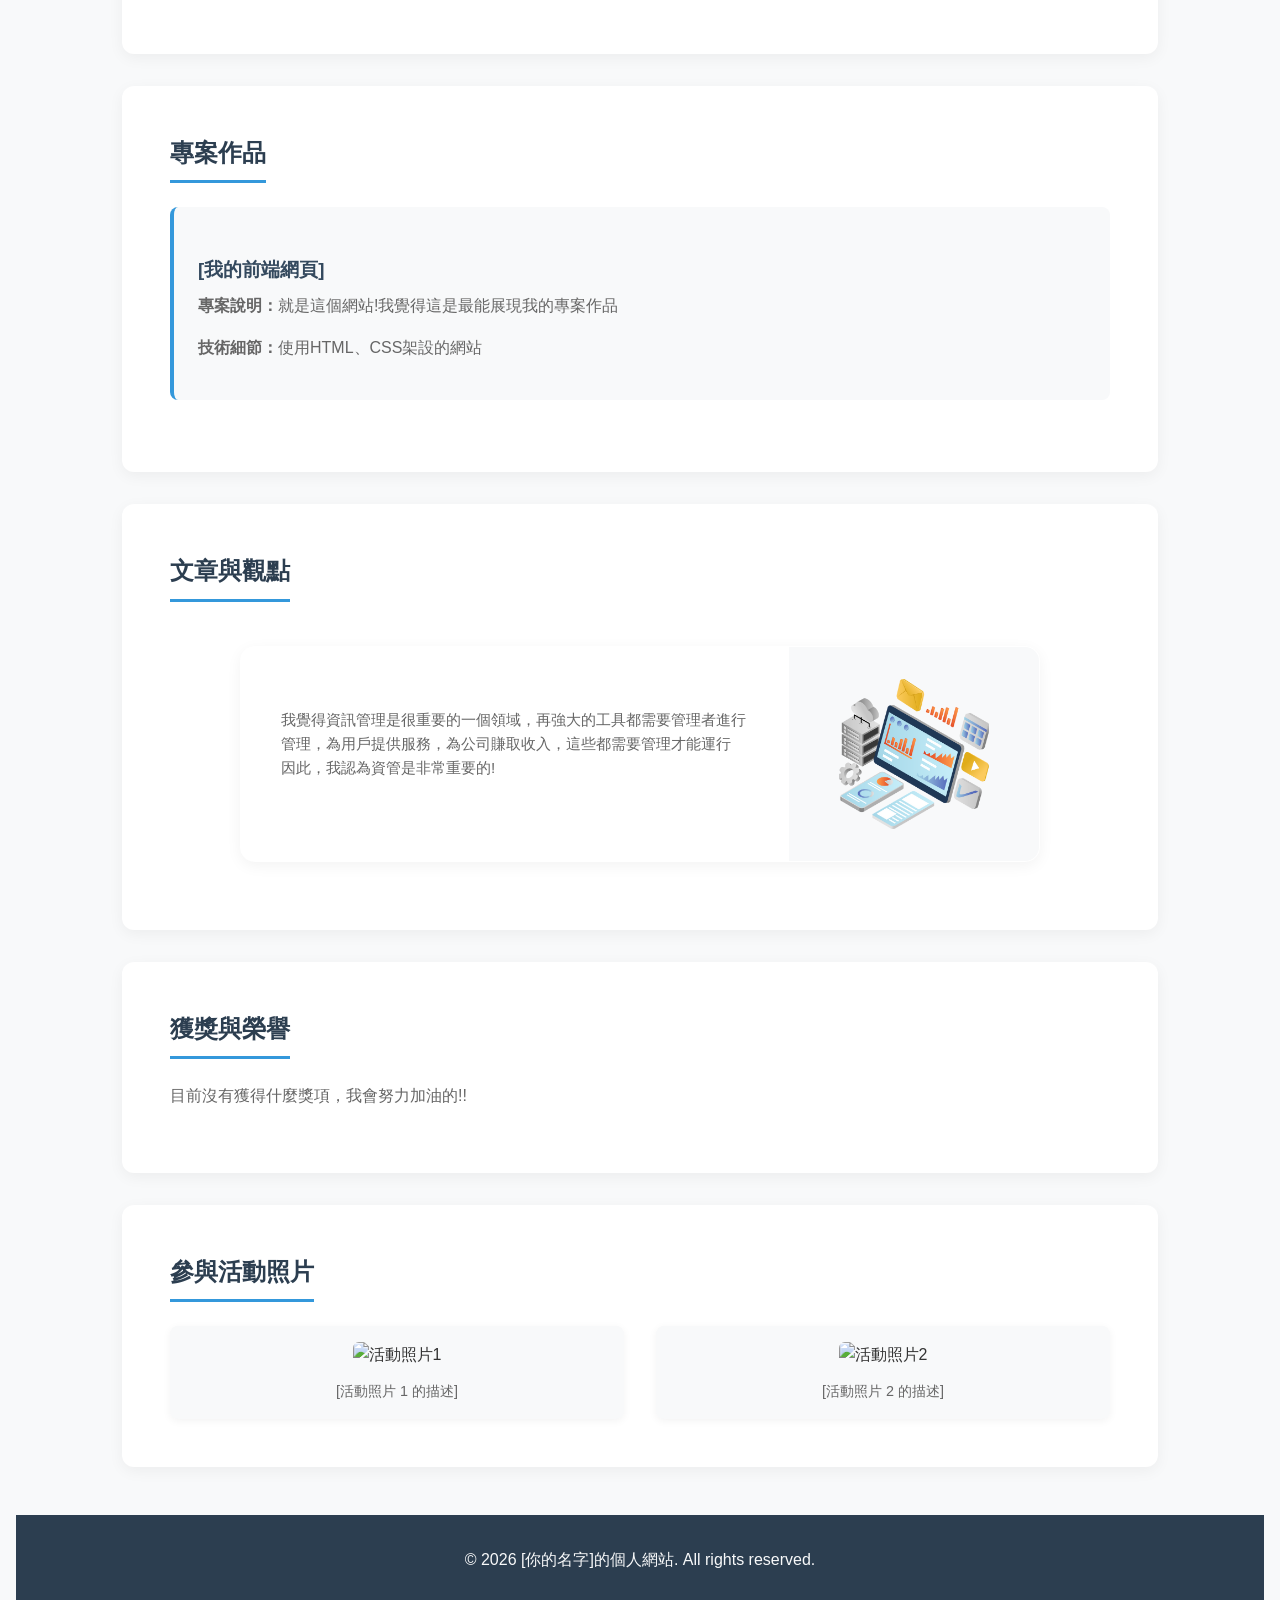
==== commit 6257d7b5: "1.1.9-4-Preview" ====
--- a/Main.html
+++ b/Main.html
@@ -99,23 +99,17 @@
             </ul>
         </section>
 
-        <!-- 文章 -->
+        <!-- 文章與觀點 -->
         <section id="articles">
-            <h2>文章與專業觀點</h2>
-            <div class="article-grid">
-                <!-- 文章卡片 1 -->
-                <article class="article-card">
-                    <div class="article-image">
-                        <img src="https://images.unsplash.com/photo-1517694712202-14dd9538aa97?ixlib=rb-1.2.1&auto=format&fit=crop&w=800&q=80" alt="網頁開發趨勢">
-                    </div>
-                    <div class="article-content">
-                        <div class="article-meta">技術探討 • 2026/06/08</div>
-                        <h3>我對資管未來趨勢的看法</h3>
-                        <p>我覺得資管是很重要的，因為所有數位工具都需要管理，用戶才能使用，公司才能利用，而設計這些工具的我們就是最主要的管理者，為公司跟用戶提供一個完整的平台跟環境<br>而我覺得資管雖然沒有資工的薪資那麼多，但沒有資管，再強大的工具都沒辦法推廣以及讓所有用戶上手，因此資管是不可或缺的!</p>
-                    </div>
-                </article>
-
-                <!-- 文章卡片 2 -->
+            <h2>文章與觀點</h2>
+            <div class="article-card">
+                <div class="article-image">
+                    <img src="image/informa.png" alt="文章圖片" style="width: 150px; height: 150px; object-fit: cover; border-radius: 10px;">
+                </div>
+                <div class="article-content">
+                    <p>我覺得資訊管理是很重要的一個領域，再強大的工具都需要管理者進行管理，為用戶提供服務，為公司賺取收入，這些都需要管理才能運行<br>因此，我認為資管是非常重要的!</p>
+                </div>
+            </div>
         </section>
 
         <!-- 獲獎與榮譽 -->
--- a/Main.css
+++ b/Main.css
@@ -84,28 +84,18 @@
     }
 }
 
+/* ==================== 文章與觀點樣式（已整合並修正衝突） ==================== */
 .article-card {
     display: flex;
-    flex-direction: column;
-    background: var(--bg-white);
+    flex-direction: column; /* 手機版：圖片在上、文字在下 */
+    background-color: var(--bg-white);
     border-radius: 15px;
+    box-shadow: 0 4px 15px rgba(0, 0, 0, 0.05);
     overflow: hidden;
+    margin: 20px auto;
+    max-width: 800px; /* 限制最大寬度 */
     transition: transform 0.3s ease, box-shadow 0.3s ease;
-    border: 1px solid rgba(0,0,0,0.05);
-}
-
-/* 當螢幕較寬時，改回水平排列 */
-@media (min-width: 768px) {
-    .article-card {
-        flex-direction: row;
-    }
-    .article-image {
-        flex: 0 0 40%;
-    }
-    .article-grid {
-        gap: 2rem;
-        padding: 2rem;
-    }
+    border: 1px solid transparent;
 }
 
 [data-theme="dark"] .article-card {
@@ -118,19 +108,24 @@
 }
 
 .article-image {
-    flex: 0 0 100%;
+    display: flex;
+    align-items: center;
+    justify-content: center;
+    padding: 1.5rem;
+    background-color: var(--bg-light); /* 為插圖加上微灰底色，或依需求保持透明 */
     overflow: hidden;
 }
 
 .article-image img {
-    width: 100%;
-    height: 100%;
-    object-fit: cover;
+    width: 150px;
+    height: 150px;
+    object-fit: contain; /* 改用 contain 可防止 3D 插圖被不當裁切或拉伸變形 */
+    border-radius: 10px;
     transition: transform 0.5s ease;
 }
 
 .article-card:hover .article-image img {
-    transform: scale(1.1);
+    transform: scale(1.05); /* 滑鼠懸停時圖片微微放大，增加互動感 */
 }
 
 .article-content {
@@ -139,6 +134,7 @@
     display: flex;
     flex-direction: column;
     justify-content: center;
+    text-align: left; /* 確保文字靠左對齊 */
 }
 
 .article-content h3 {
@@ -158,6 +154,7 @@
     font-size: 0.95rem;
     line-height: 1.6;
     margin-bottom: 1.2rem;
+    color: var(--text-light);
 }
 
 .read-more {
@@ -173,21 +170,27 @@
 
 .read-more:hover {
     background-color: var(--primary-color);
-}
-
-/* 反轉偶數卡片 (交錯視覺) */
-.article-card:nth-child(even) {
-    flex-direction: row-reverse;
-}
-
-@media (max-width: 768px) {
-    .article-card, .article-card:nth-child(even) {
-        flex-direction: column;
+    text-decoration: none;
+}
+
+/* 電腦版樣式（螢幕寬度 768px 以上） */
+@media (min-width: 768px) {
+    .article-card {
+        display: flex;
+        flex-direction: row-reverse; /* 文字在左、圖片在右 */
+        align-items: stretch; /* 讓左右兩側高度一致 */
     }
+    
     .article-image {
-        height: 200px;
+        flex: 0 0 250px; /* 電腦版固定圖片區域的寬度 */
+        padding: 2rem;
     }
-}
+    
+    .article-content {
+        padding: 2.5rem;
+    }
+}
+
 
 /* === 漢堡選單 (Sidebar) === */
 .hamburger-menu {
@@ -594,4 +597,4 @@
 footer p {
     color: var(--bg-light);
     margin: 0;
-}
+}
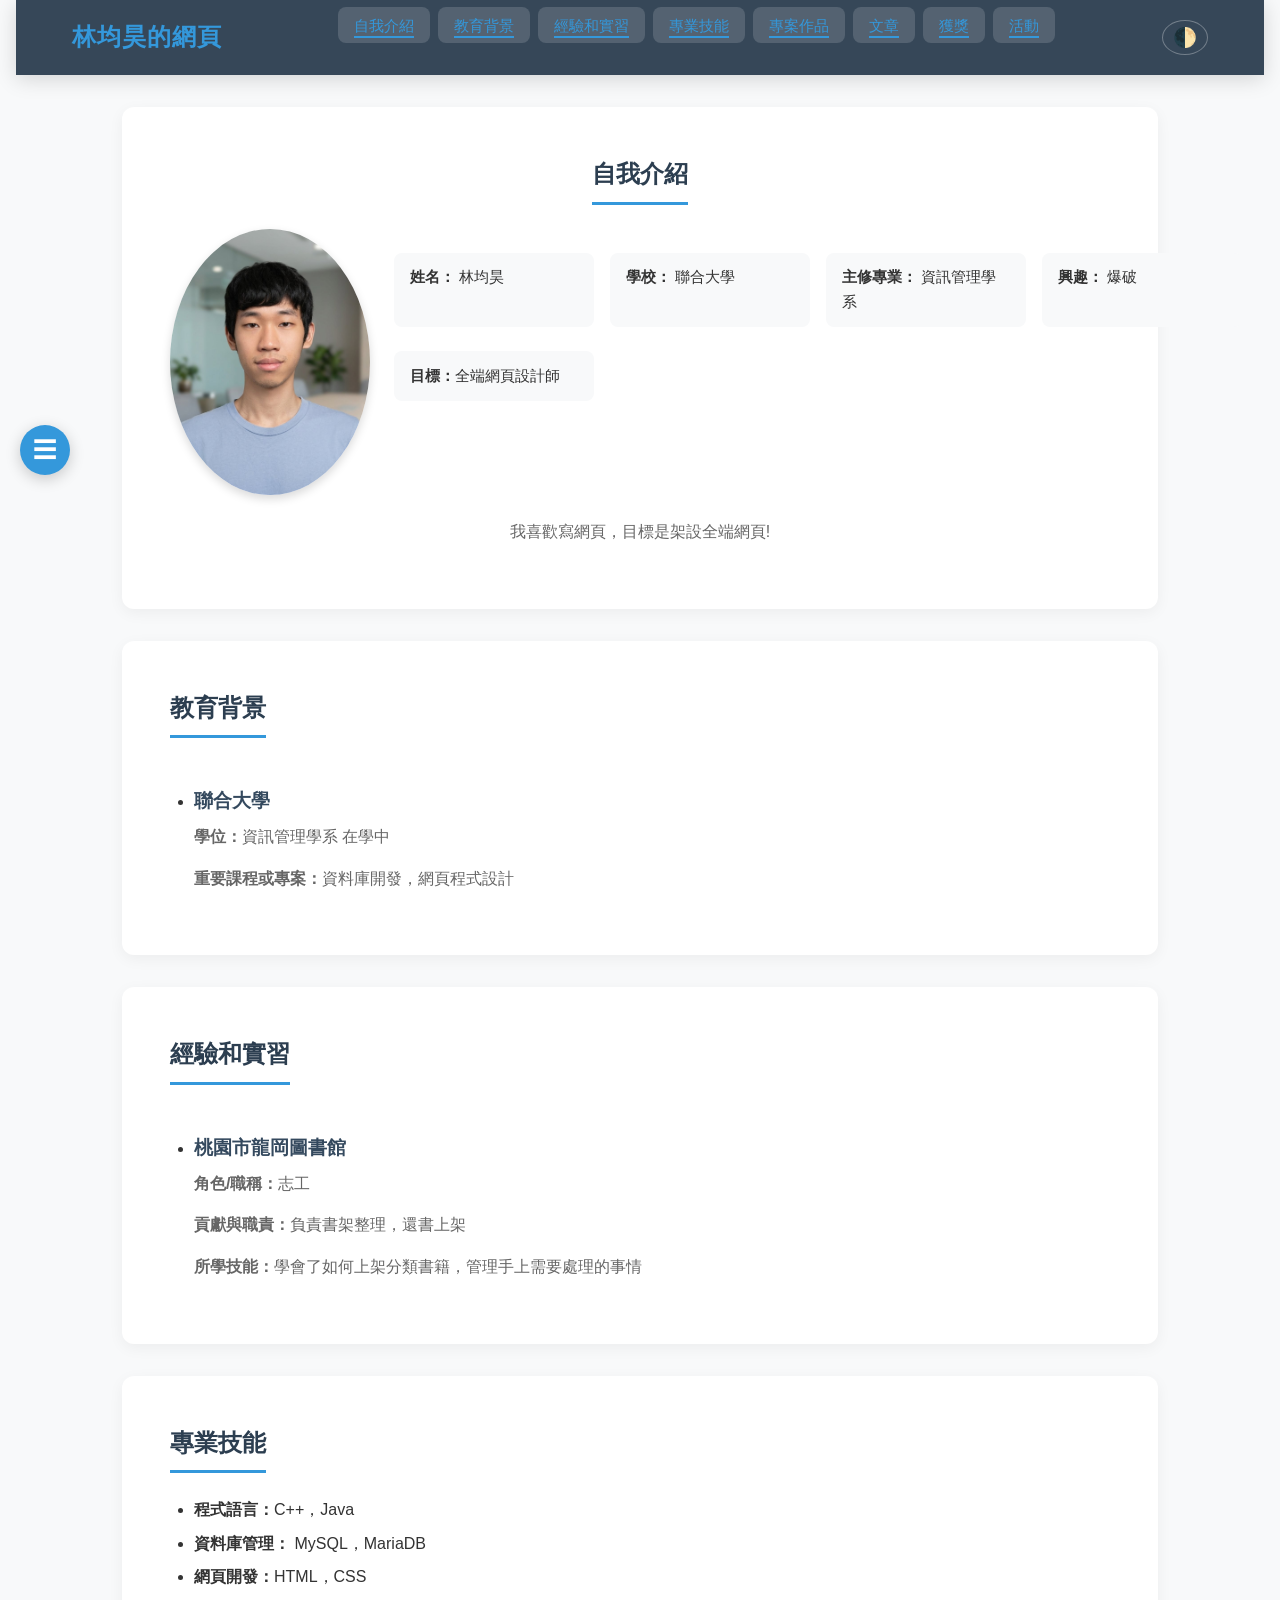
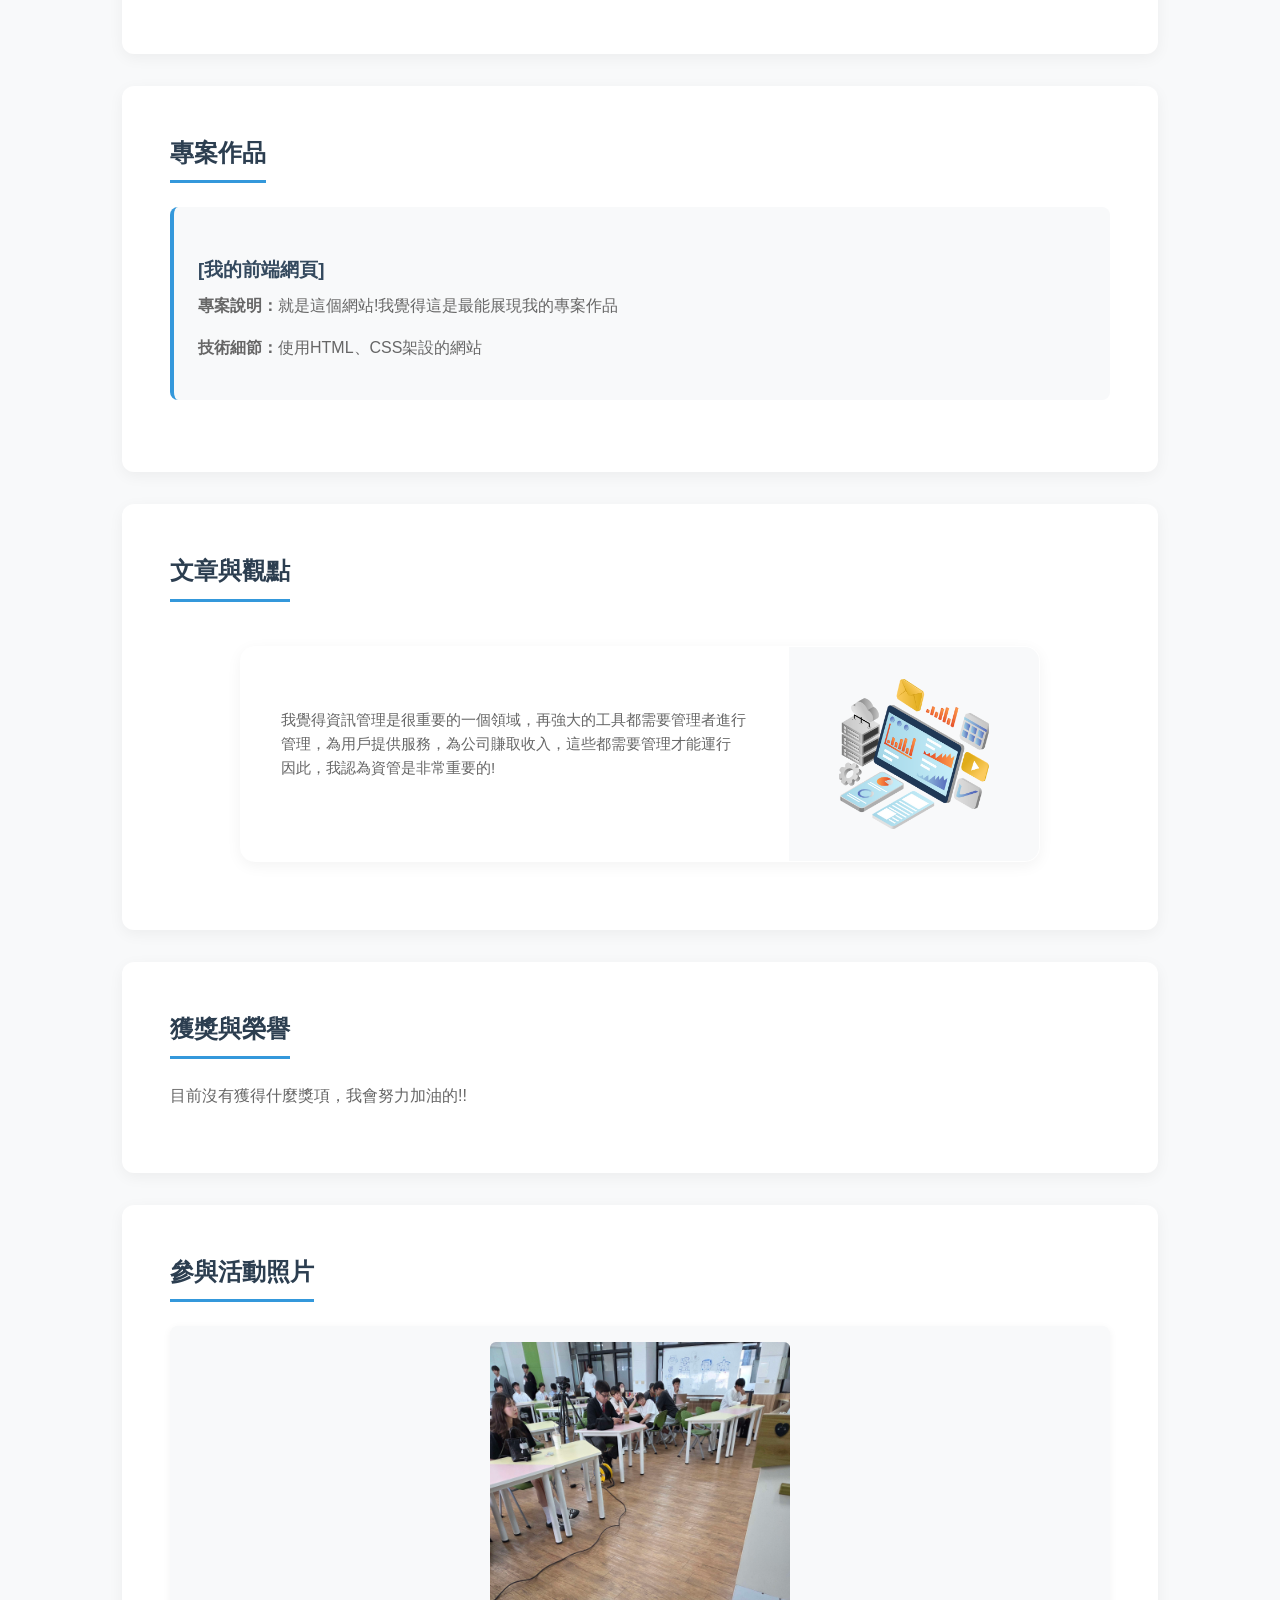
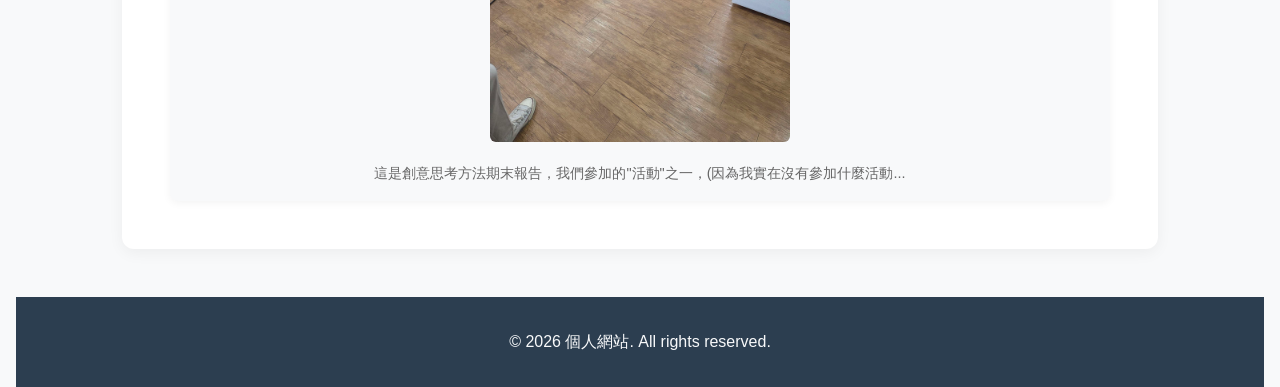
==== commit 6cf265cd: "1.1.9-5-Preview" ====
--- a/Main.html
+++ b/Main.html
@@ -14,7 +14,7 @@
         </div>
         <div class="nav-container">
             <div class="logo">
-                <h1>林均昊的超讚網頁</h1>
+                <h1>林均昊的網頁</h1>
             </div>
             <!-- 導覽列 -->
             <nav>
@@ -123,19 +123,16 @@
             <h2>參與活動照片</h2>
             <div class="photo-container">
                 <figure>
-                    <img src="[活動照片1路徑]" alt="活動照片1" width="250" height="auto">
-                    <figcaption>[活動照片 1 的描述]</figcaption>
+                    <img src="image/saycheese.jpg" alt="活動照片1" style="max-width: 100%; height: auto; width: 300px;">
+                    <figcaption>這是創意思考方法期末報告，我們參加的"活動"之一，(因為我實在沒有參加什麼活動...</figcaption>
                 </figure>
-                <figure>
-                    <img src="[活動照片2路徑]" alt="活動照片2" width="250" height="auto">
-                    <figcaption>[活動照片 2 的描述]</figcaption>
-                </figure>
+
             </div>
         </section>
     </main>
 
     <footer>
-        <p>&copy; 2026 [你的名字]的個人網站. All rights reserved.</p>
+        <p>&copy; 2026 個人網站. All rights reserved.</p>
     </footer>
 
     <!-- 漢堡選單 (興趣延伸連結) -->
@@ -209,18 +206,6 @@
                 localStorage.setItem('theme', 'dark');
             }
         });
-
-            
-            // 計算滾動比例並同步頁面滾動
-            const scrollPercent = newHandleY / maxHandleY;
-            const targetScrollY = scrollPercent * (document.documentElement.scrollHeight - window.innerHeight);
-            window.scrollTo(0, targetScrollY);
-        });
-
-        window.addEventListener('mouseup', () => {
-            isDragging = false;
-            document.body.style.userSelect = '';
-        });
     </script>
 </body>
 </html>
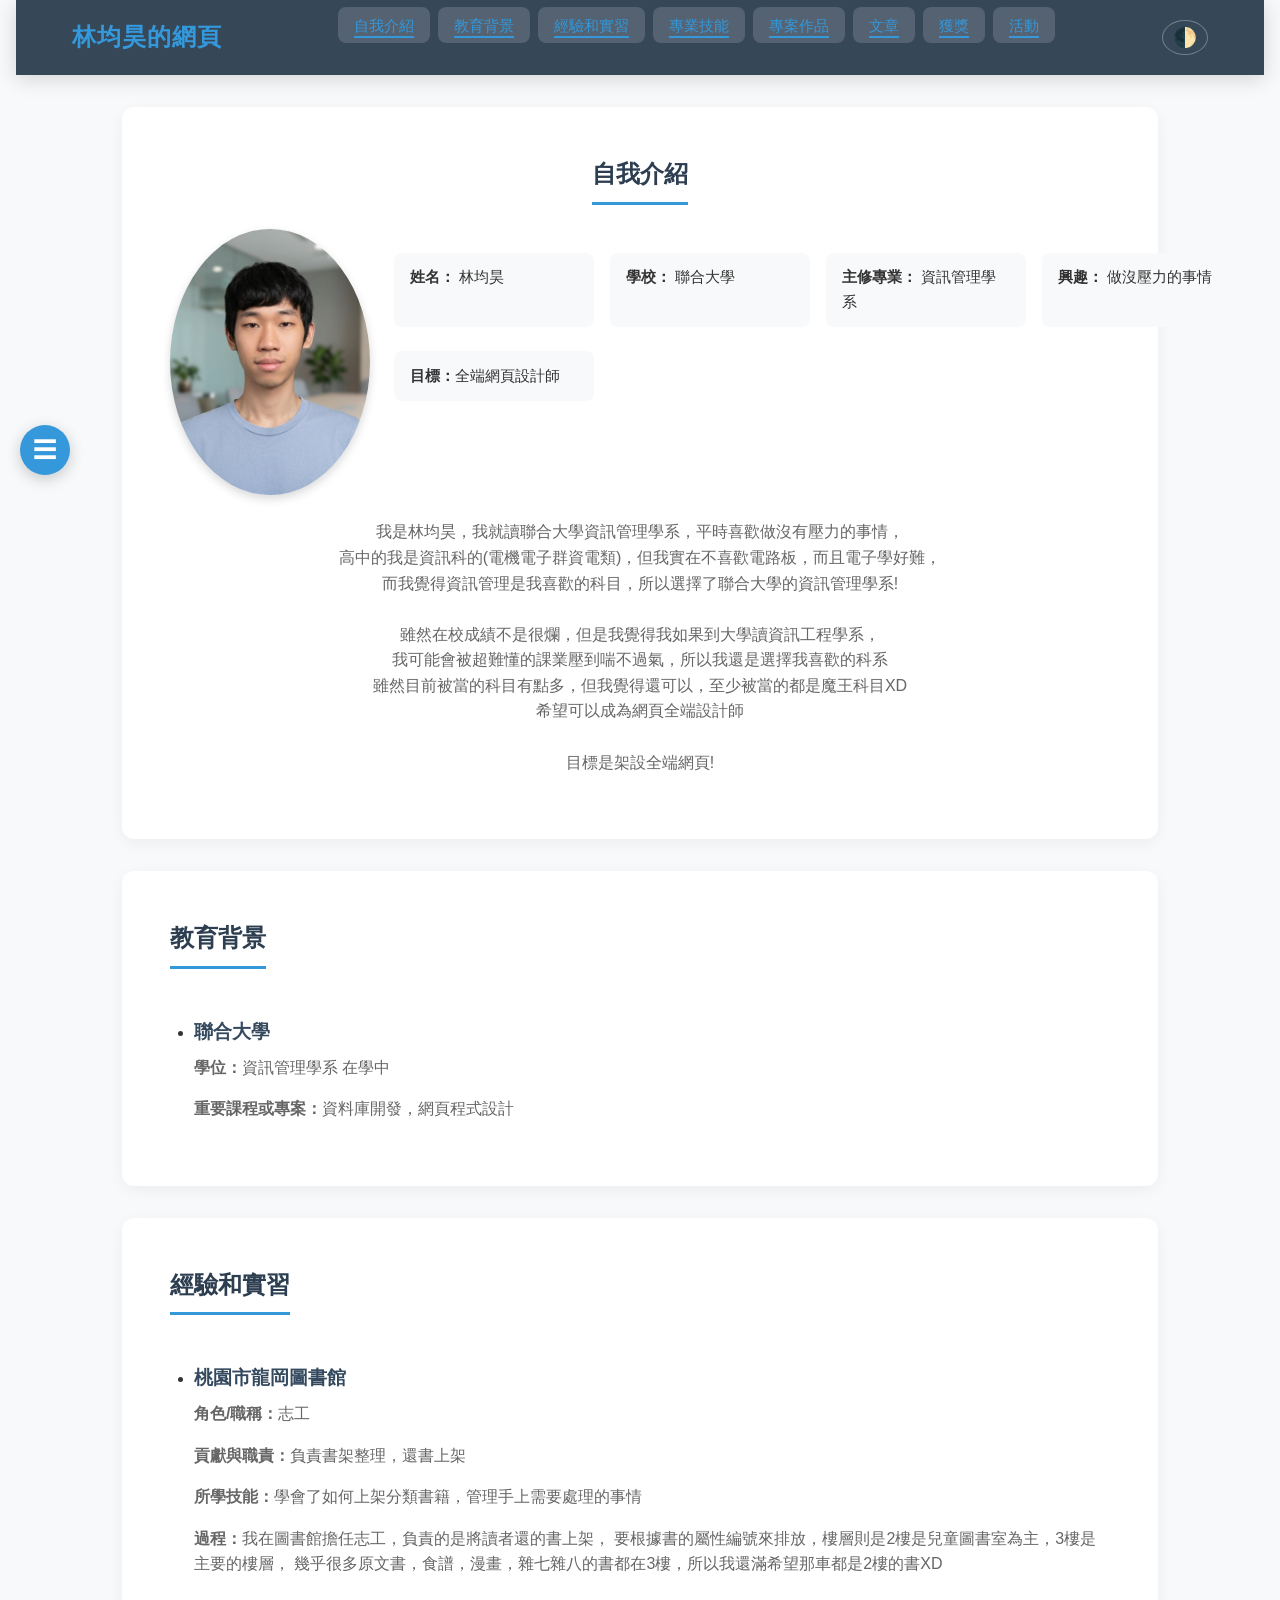
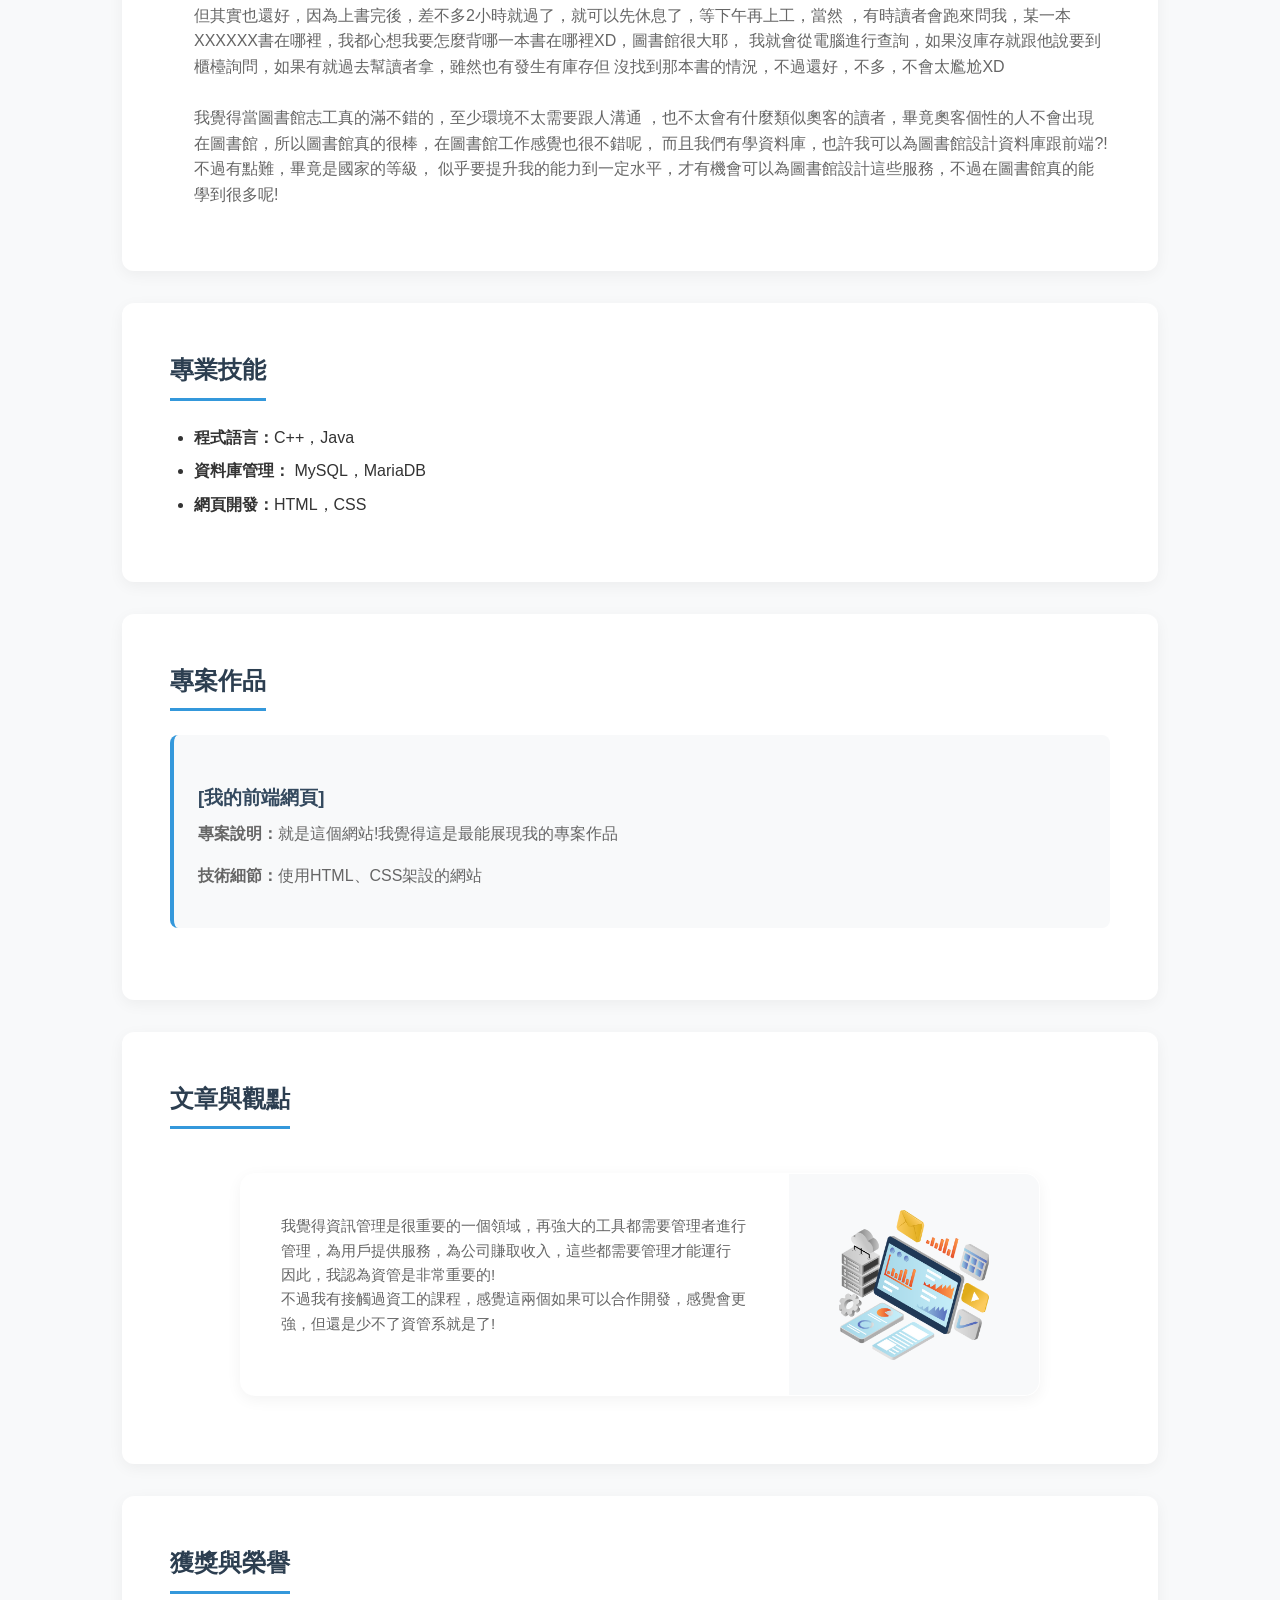
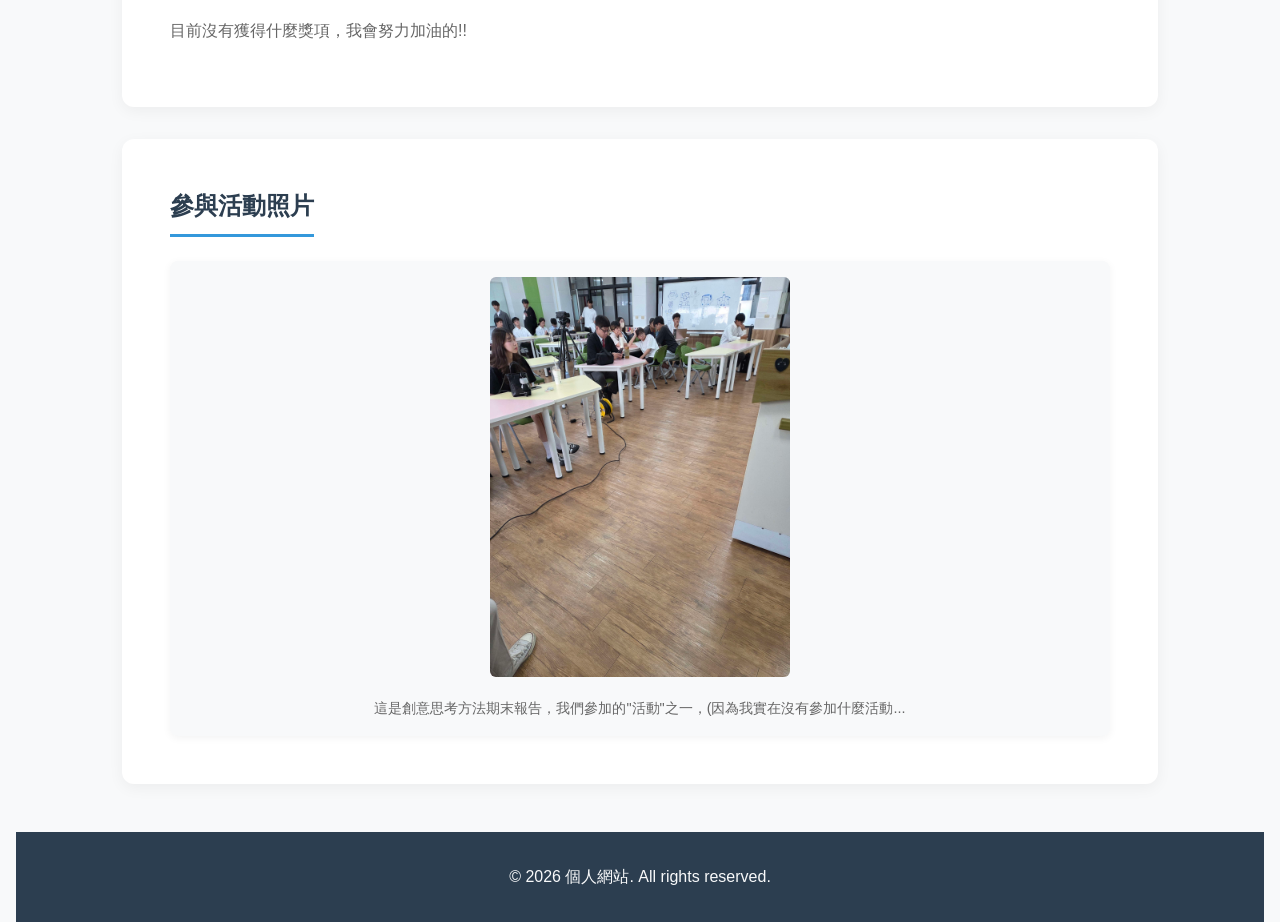
==== commit 0bdd142c: "1.1.9-7-Preview" ====
--- a/Main.html
+++ b/Main.html
@@ -45,11 +45,19 @@
                     <li><strong>姓名：</strong> 林均昊 </li>
                     <li><strong>學校：</strong> 聯合大學 </li>
                     <li><strong>主修專業：</strong> 資訊管理學系 </li>
-                    <li><strong>興趣：</strong> 爆破 </li>
+                    <li><strong>興趣：</strong> 做沒壓力的事情 </li>
                     <li><strong>目標：</strong>全端網頁設計師</li>
                 </ul>
             </div>
-            <p>我喜歡寫網頁，目標是架設全端網頁!</p>
+            <p>我是林均昊，我就讀聯合大學資訊管理學系，平時喜歡做沒有壓力的事情，<br>
+                高中的我是資訊科的(電機電子群資電類)，但我實在不喜歡電路板，而且電子學好難，<br>
+                而我覺得資訊管理是我喜歡的科目，所以選擇了聯合大學的資訊管理學系!<br><br>
+                雖然在校成績不是很爛，但是我覺得我如果到大學讀資訊工程學系，<br>
+                我可能會被超難懂的課業壓到喘不過氣，所以我還是選擇我喜歡的科系<br>
+                雖然目前被當的科目有點多，但我覺得還可以，至少被當的都是魔王科目XD<br>
+                希望可以成為網頁全端設計師<br>
+
+                <br>目標是架設全端網頁!</p>
         </section>
 
         <!-- 教育背景 -->
@@ -73,6 +81,16 @@
                     <p><strong>角色/職稱：</strong>志工</p>
                     <p><strong>貢獻與職責：</strong>負責書架整理，還書上架</p>
                     <p><strong>所學技能：</strong>學會了如何上架分類書籍，管理手上需要處理的事情</p>
+                    <p><strong>過程：</strong>我在圖書館擔任志工，負責的是將讀者還的書上架，
+                        要根據書的屬性編號來排放，樓層則是2樓是兒童圖書室為主，3樓是主要的樓層，
+                        幾乎很多原文書，食譜，漫畫，雜七雜八的書都在3樓，所以我還滿希望那車都是2樓的書XD<br><br>
+                        但其實也還好，因為上書完後，差不多2小時就過了，就可以先休息了，等下午再上工，當然
+                    ，有時讀者會跑來問我，某一本XXXXXX書在哪裡，我都心想我要怎麼背哪一本書在哪裡XD，圖書館很大耶，
+                    我就會從電腦進行查詢，如果沒庫存就跟他說要到櫃檯詢問，如果有就過去幫讀者拿，雖然也有發生有庫存但
+                    沒找到那本書的情況，不過還好，不多，不會太尷尬XD<br><br>我覺得當圖書館志工真的滿不錯的，至少環境不太需要跟人溝通
+                    ，也不太會有什麼類似奧客的讀者，畢竟奧客個性的人不會出現在圖書館，所以圖書館真的很棒，在圖書館工作感覺也很不錯呢，
+                    而且我們有學資料庫，也許我可以為圖書館設計資料庫跟前端?!不過有點難，畢竟是國家的等級，
+                    似乎要提升我的能力到一定水平，才有機會可以為圖書館設計這些服務，不過在圖書館真的能學到很多呢!</p>
                 </li>
             </ul>
         </section>
@@ -107,7 +125,7 @@
                     <img src="image/informa.png" alt="文章圖片" style="width: 150px; height: 150px; object-fit: cover; border-radius: 10px;">
                 </div>
                 <div class="article-content">
-                    <p>我覺得資訊管理是很重要的一個領域，再強大的工具都需要管理者進行管理，為用戶提供服務，為公司賺取收入，這些都需要管理才能運行<br>因此，我認為資管是非常重要的!</p>
+                    <p>我覺得資訊管理是很重要的一個領域，再強大的工具都需要管理者進行管理，為用戶提供服務，為公司賺取收入，這些都需要管理才能運行<br>因此，我認為資管是非常重要的!<br>不過我有接觸過資工的課程，感覺這兩個如果可以合作開發，感覺會更強，但還是少不了資管系就是了!</p>
                 </div>
             </div>
         </section>
@@ -203,7 +221,7 @@
                 localStorage.setItem('theme', 'light');
             } else {
                 document.documentElement.setAttribute('data-theme', 'dark');
-                localStorage.setItem('theme', 'dark');
+                localStorage.setItem('theme', 'dark'); 
             }
         });
     </script>
--- a/Main.css
+++ b/Main.css
@@ -597,4 +597,4 @@
 footer p {
     color: var(--bg-light);
     margin: 0;
-}+} 
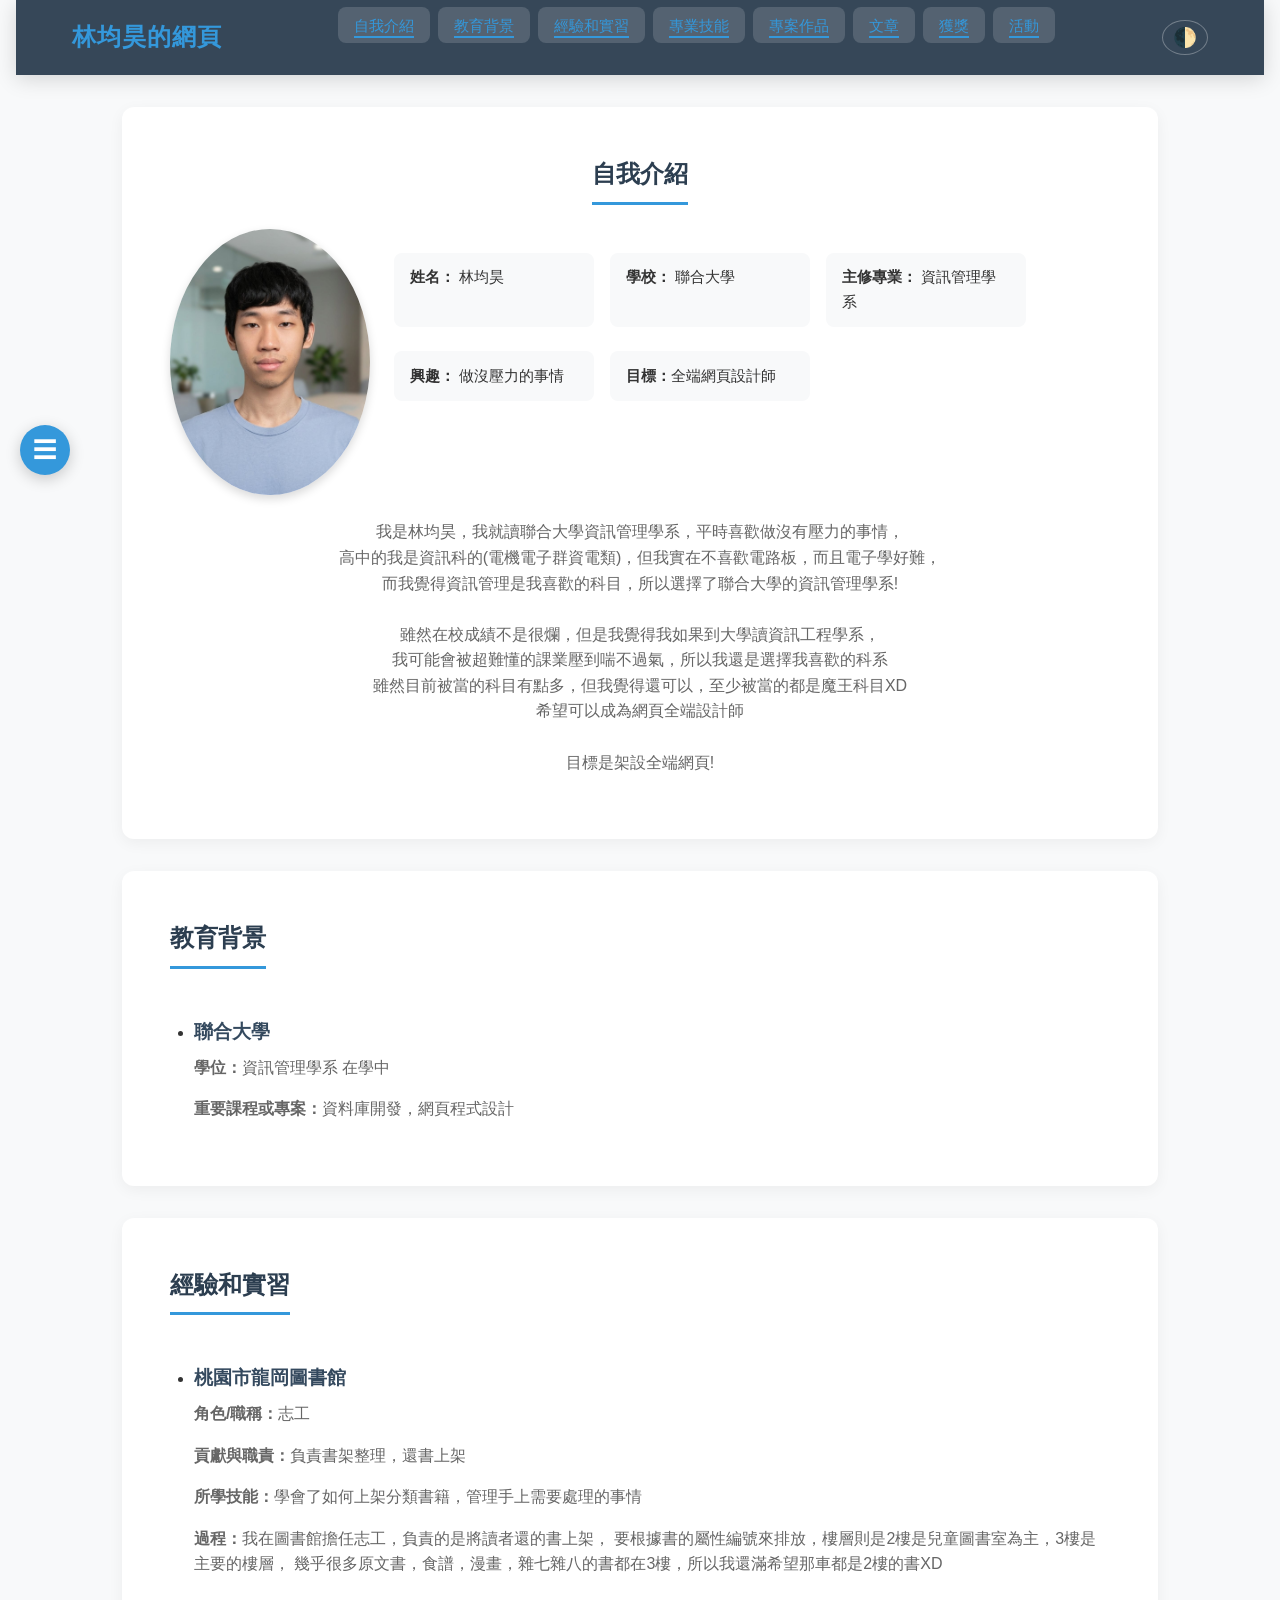
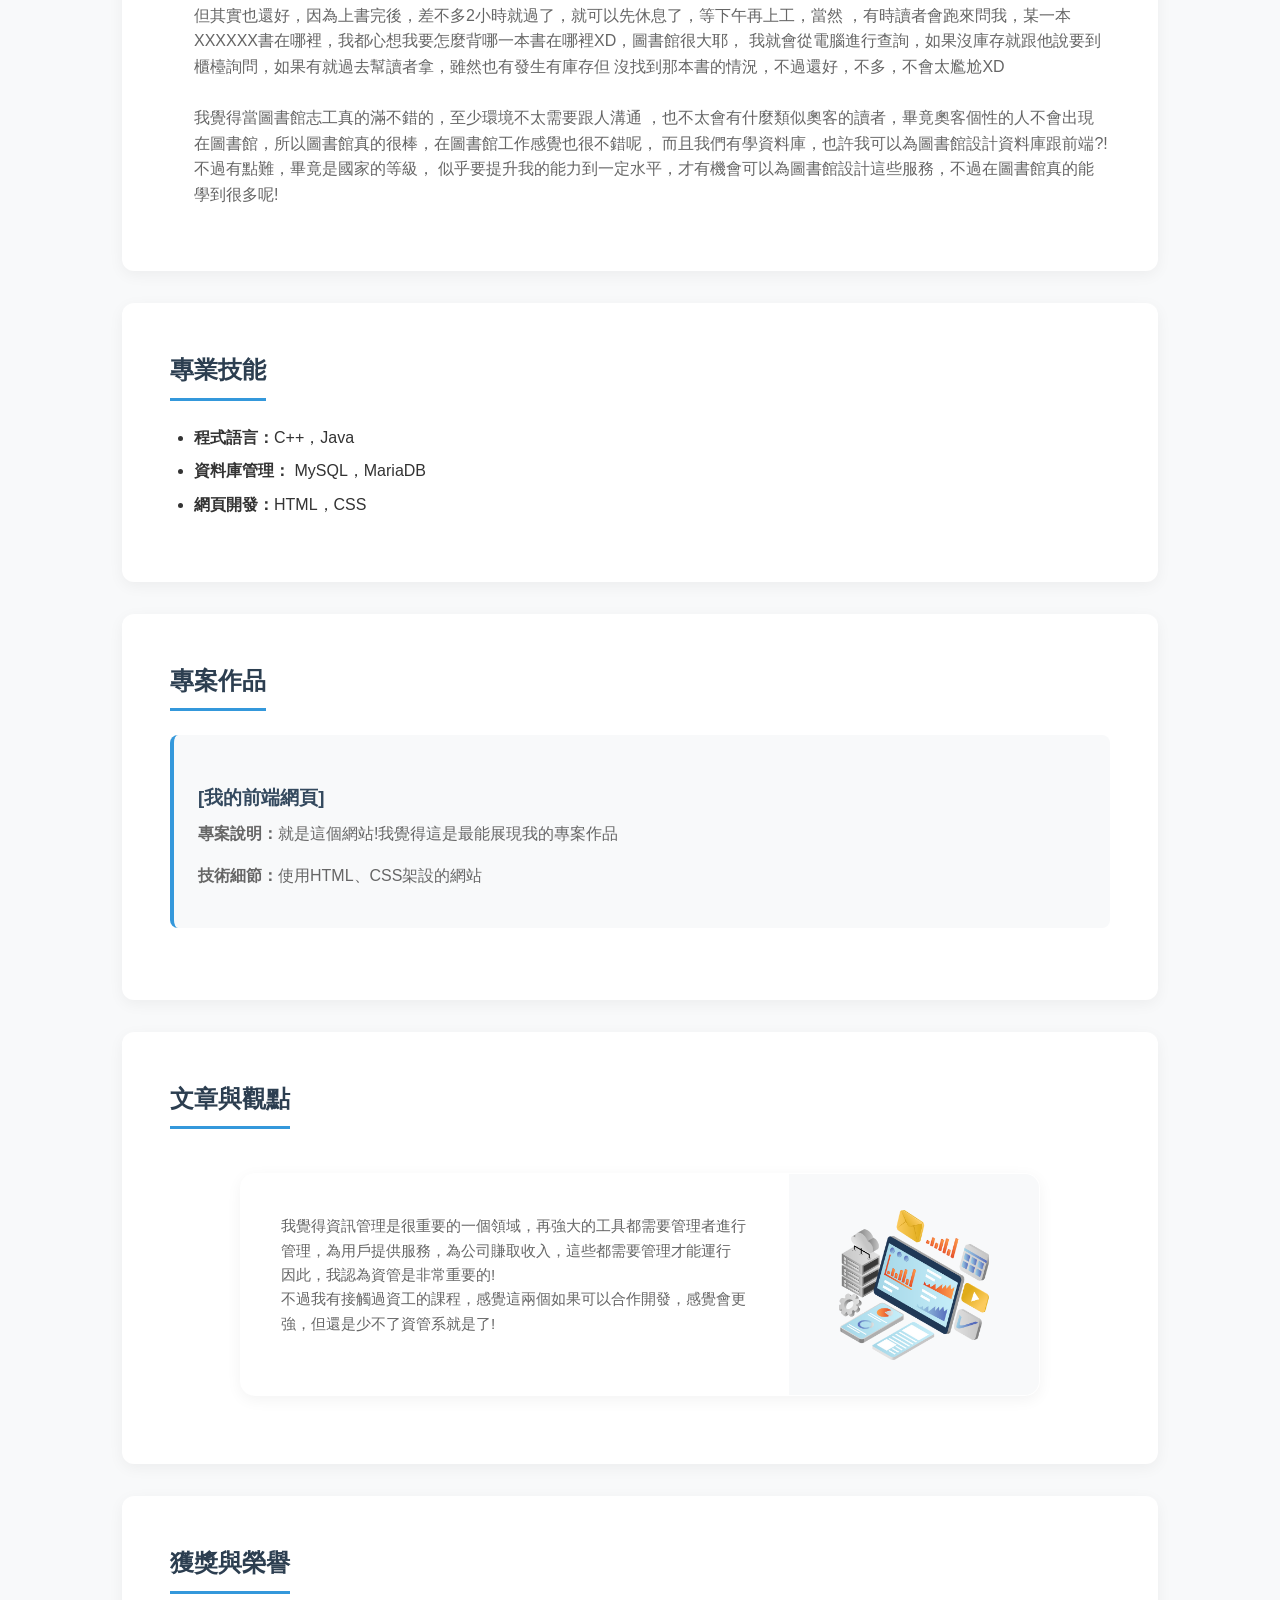
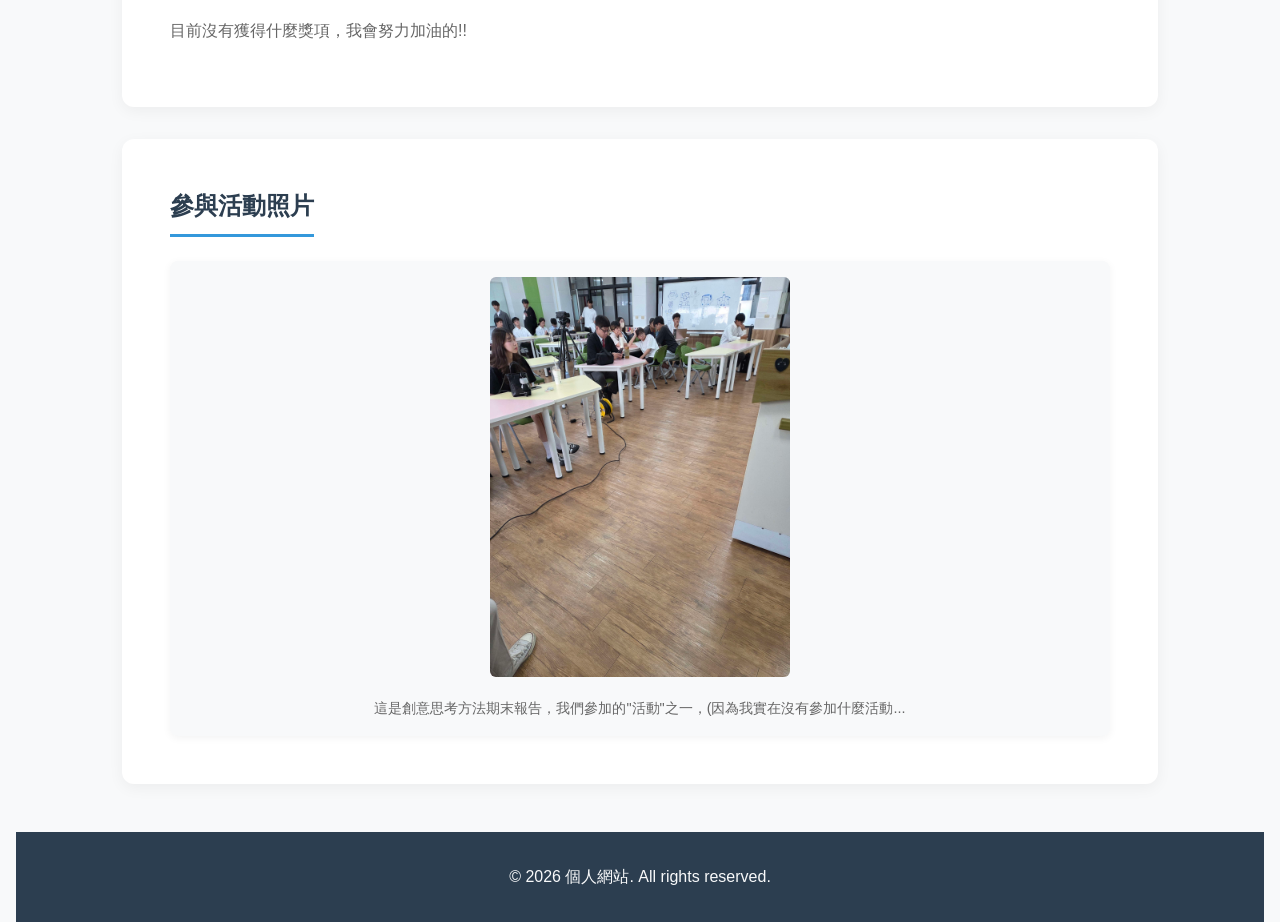
==== commit c9db4d1c: "1.1.9-8-Preview" ====
--- a/Main.html
+++ b/Main.html
@@ -44,7 +44,7 @@
                 <ul>
                     <li><strong>姓名：</strong> 林均昊 </li>
                     <li><strong>學校：</strong> 聯合大學 </li>
-                    <li><strong>主修專業：</strong> 資訊管理學系 </li>
+                    <li><strong>主修專業：</strong> 資訊管理學系 </li><br>
                     <li><strong>興趣：</strong> 做沒壓力的事情 </li>
                     <li><strong>目標：</strong>全端網頁設計師</li>
                 </ul>
--- a/Main.css
+++ b/Main.css
@@ -60,7 +60,7 @@
     border-radius: 15px;
     margin-bottom: 2rem;
     box-shadow: 0 4px 6px rgba(0,0,0,0.05);
-}
+} 
 
 /* 自我介紹樣式 */
 .about-content {
